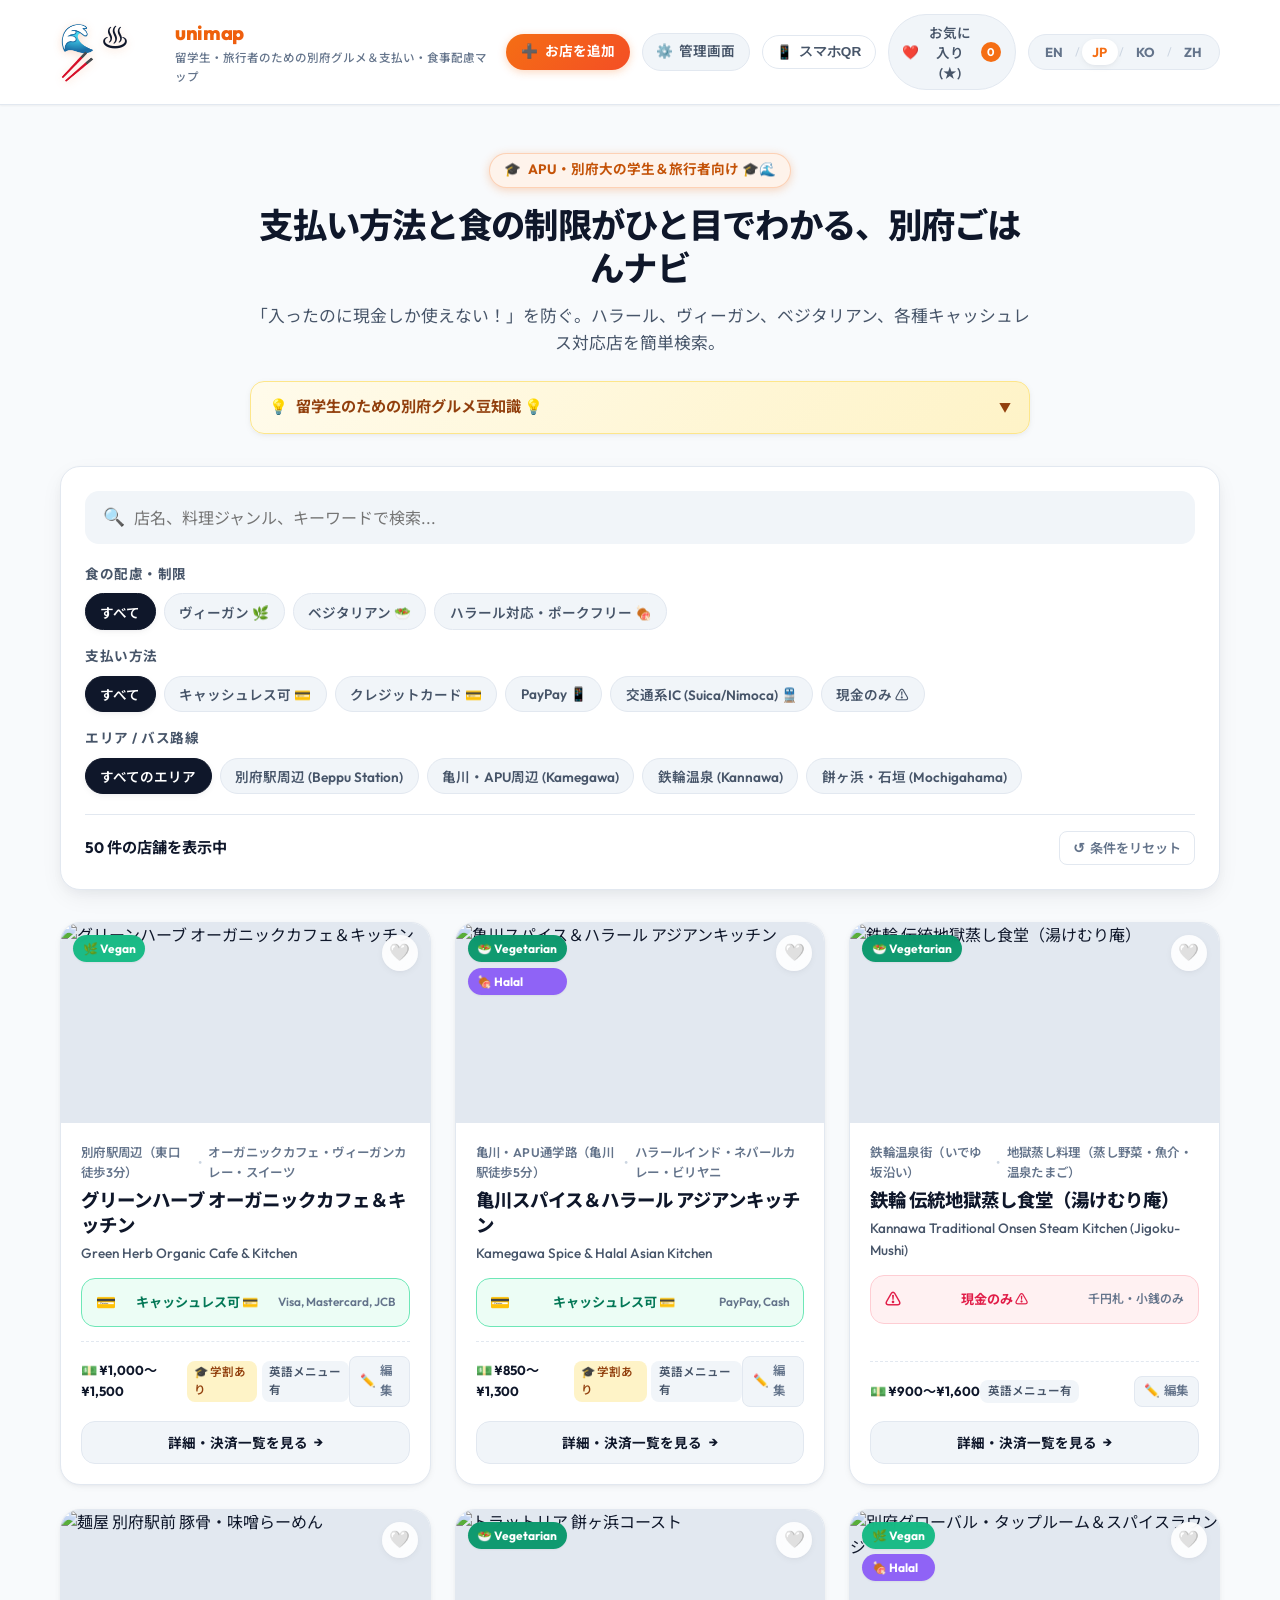
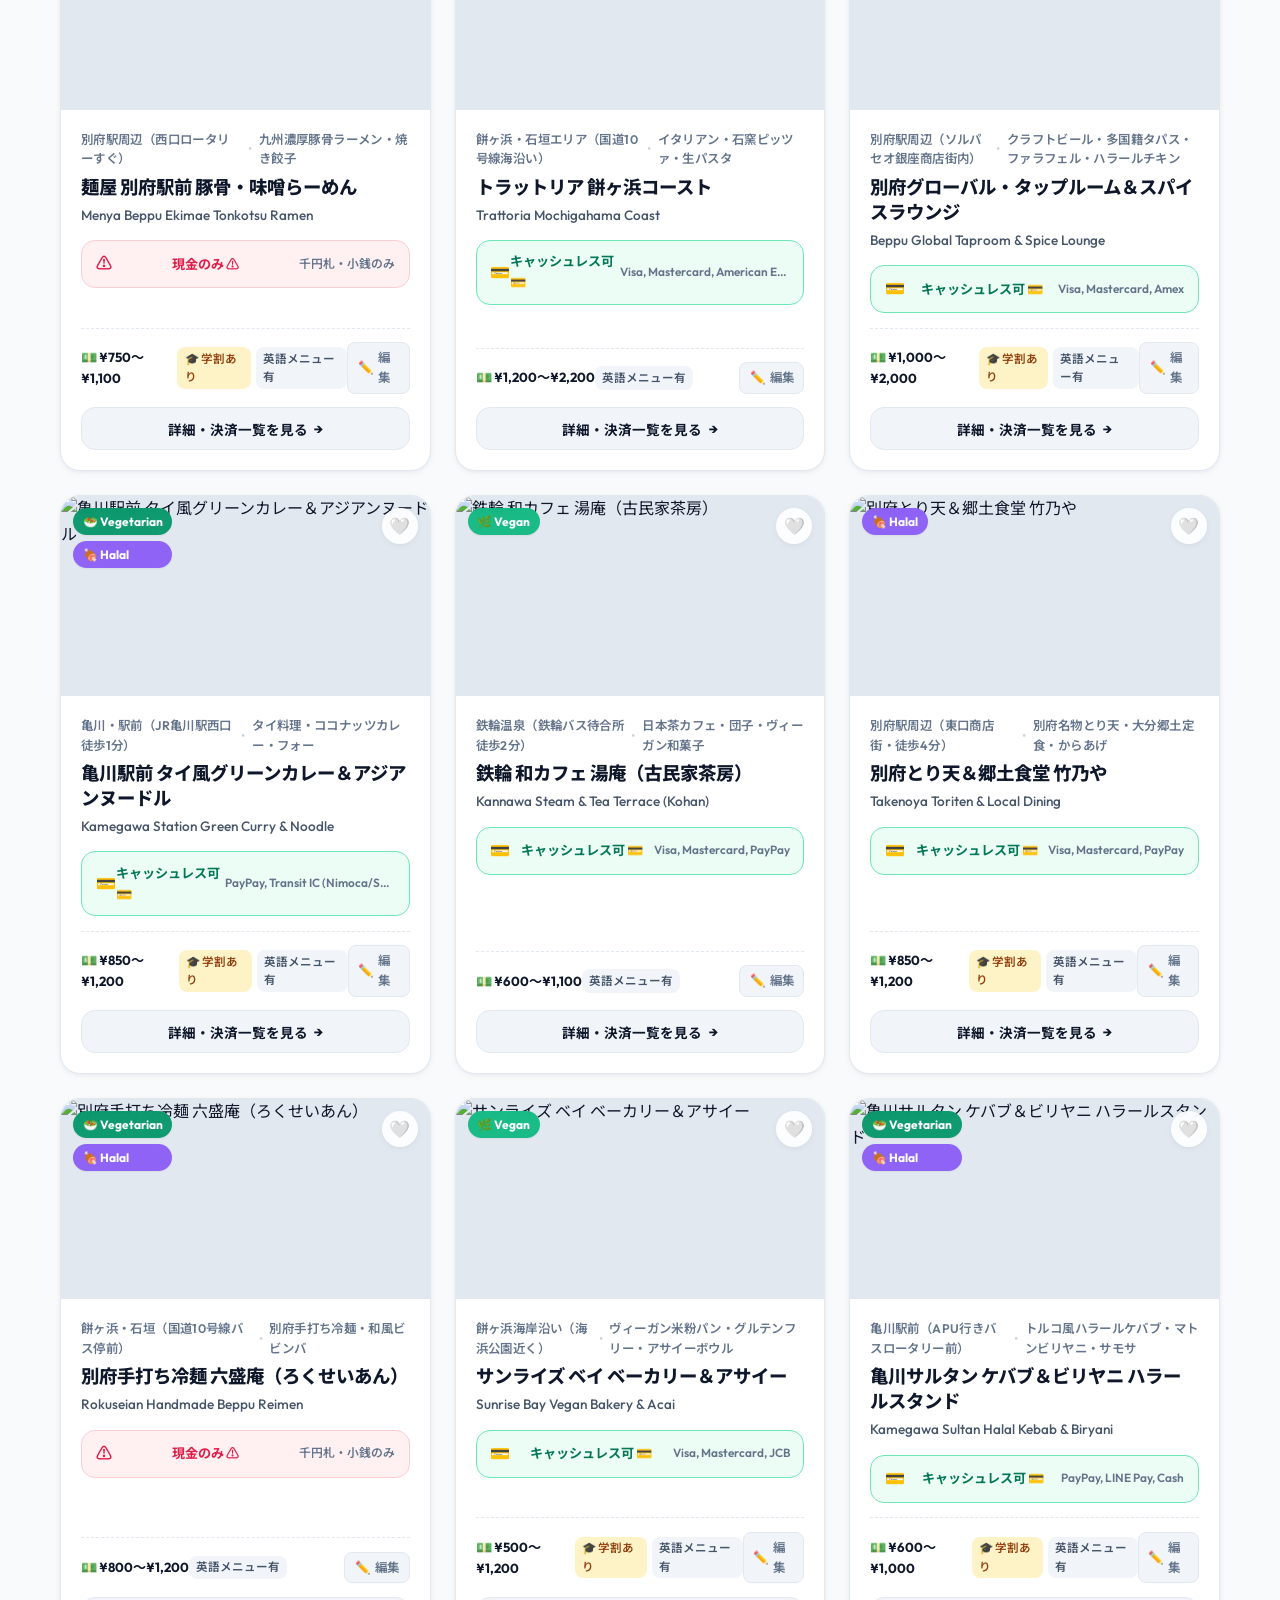
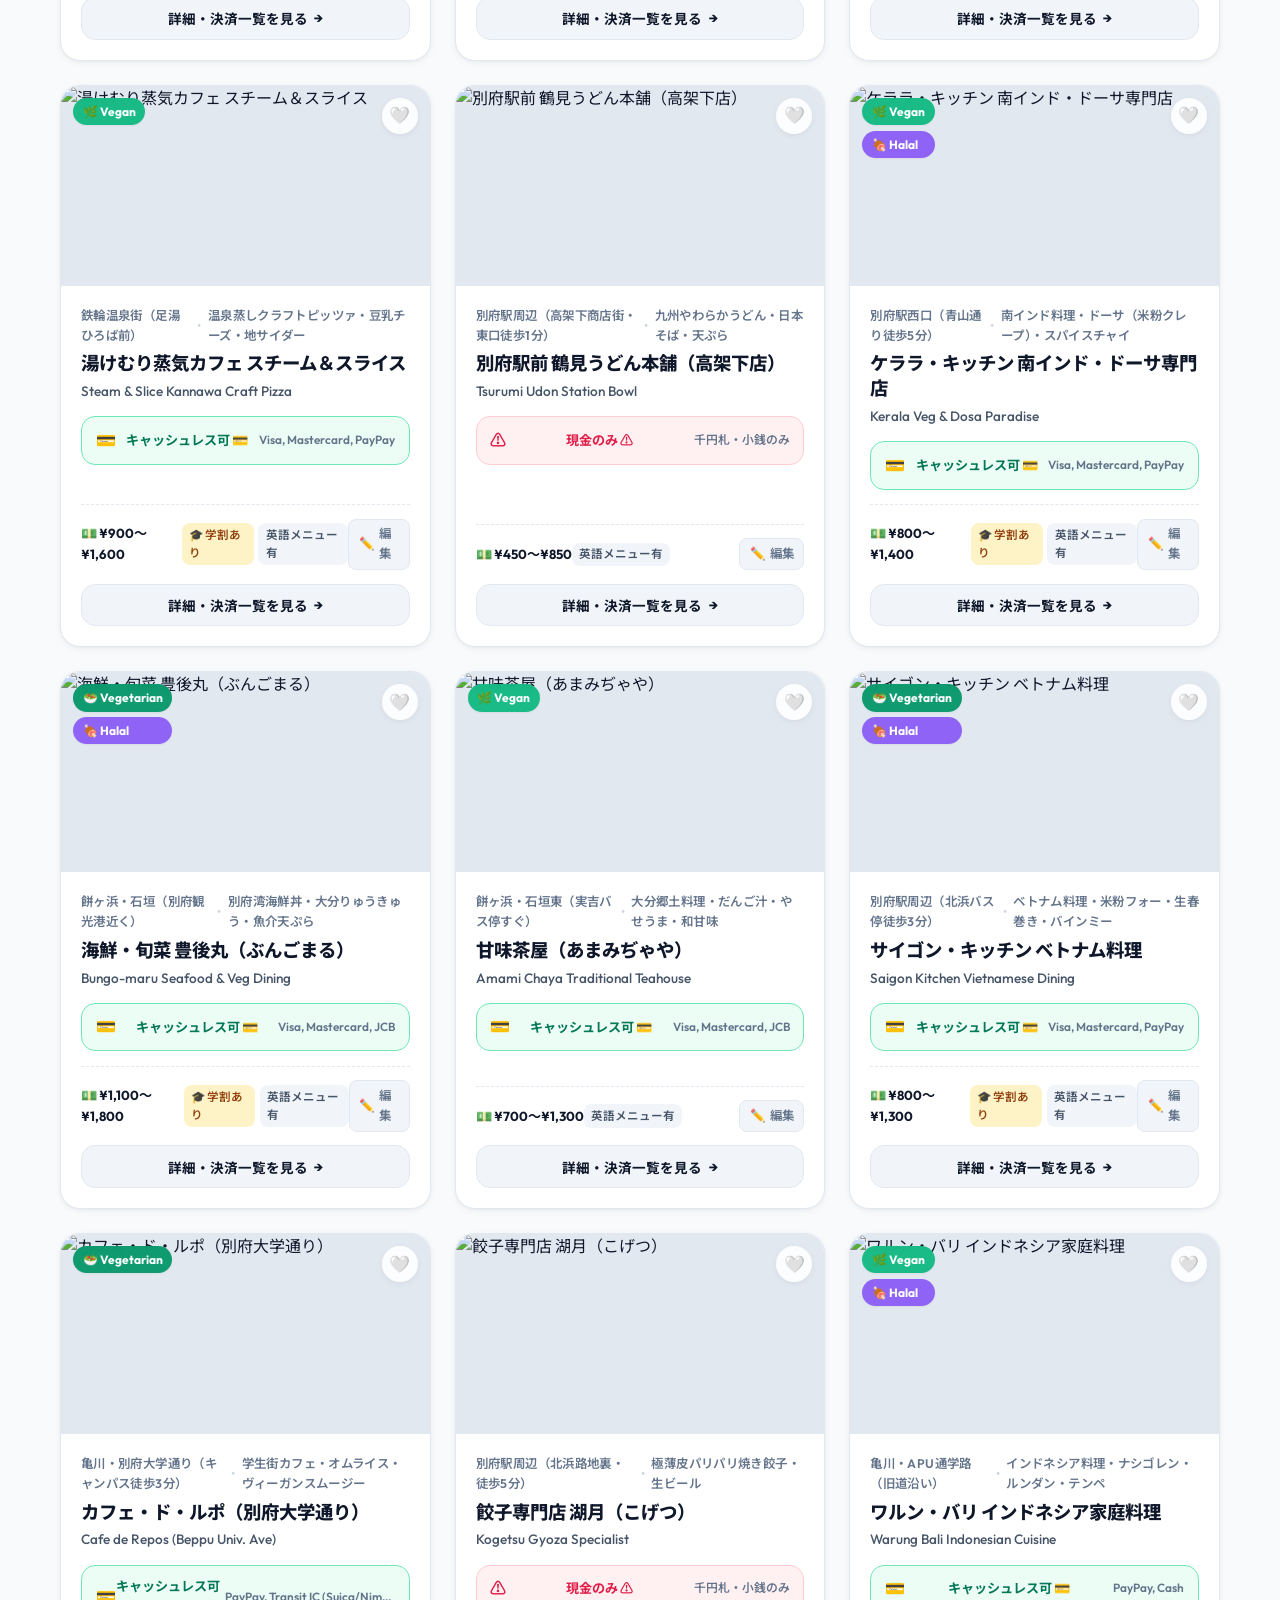
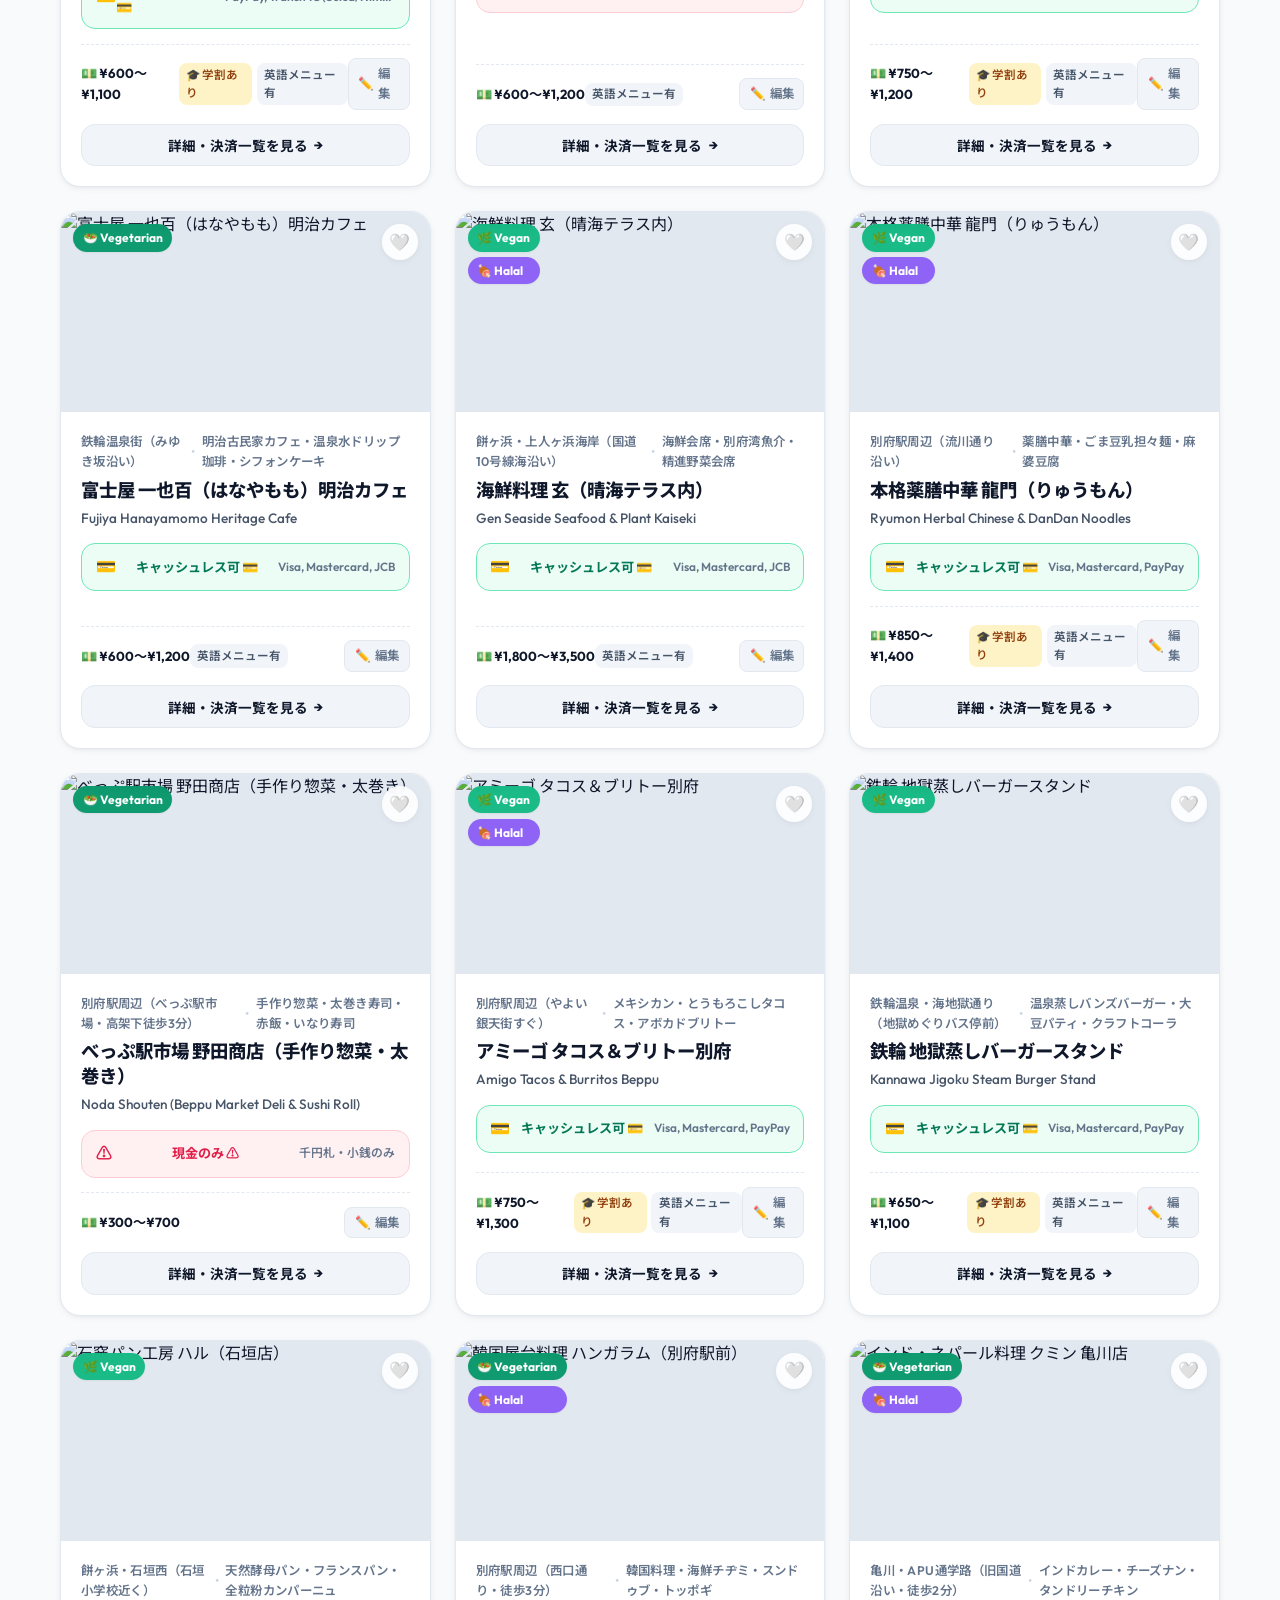
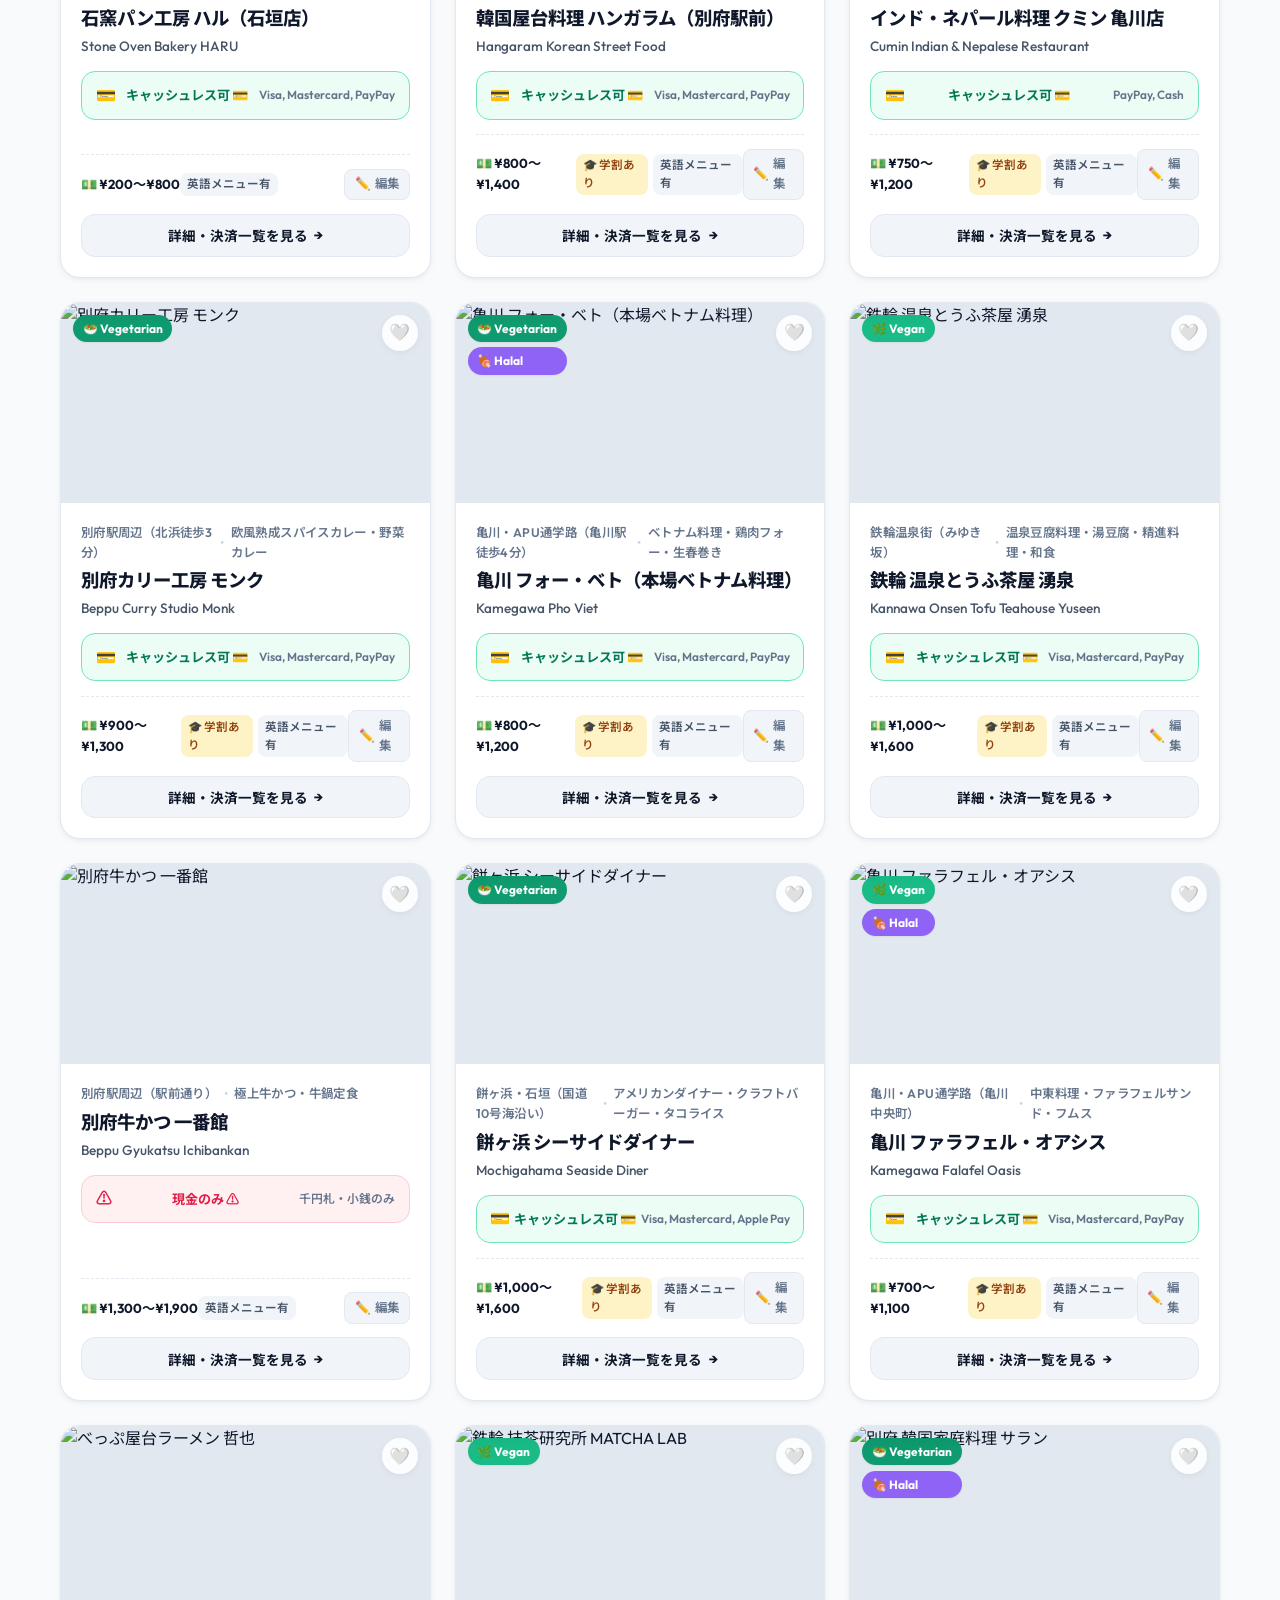
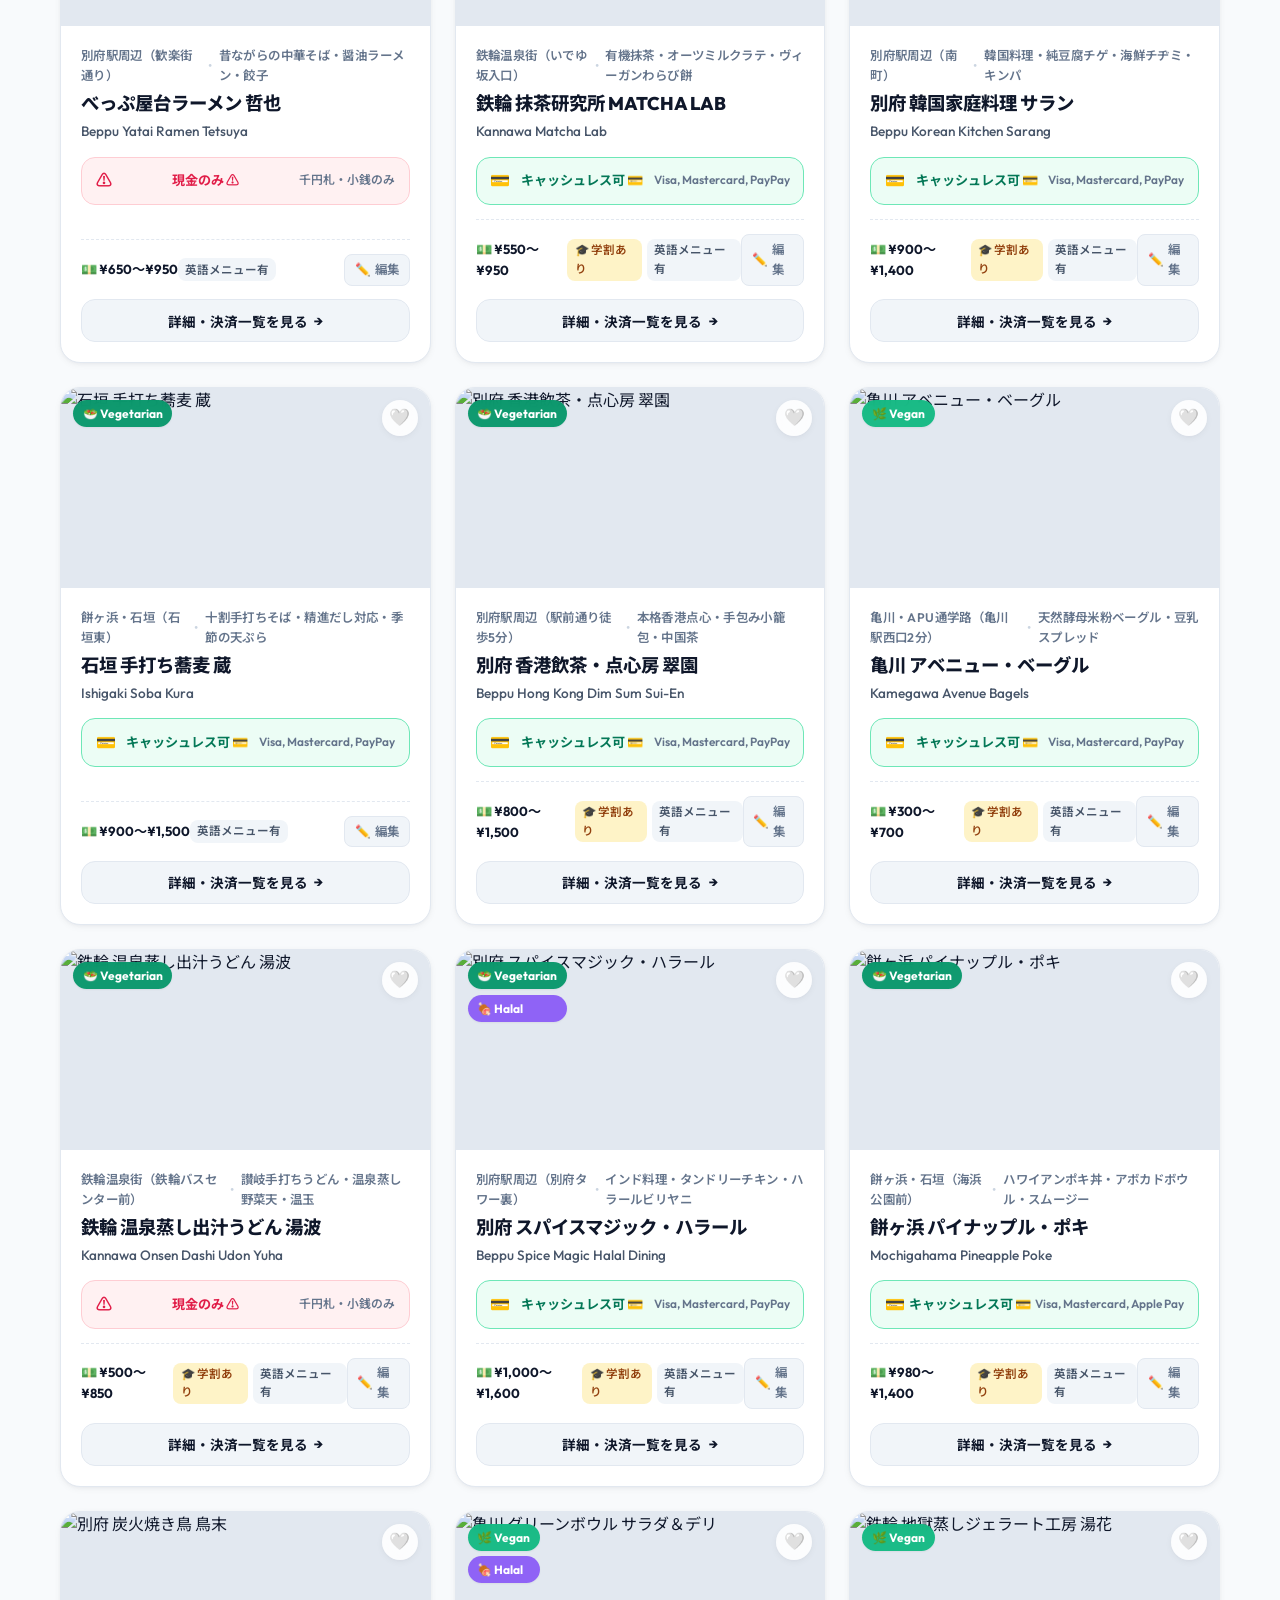
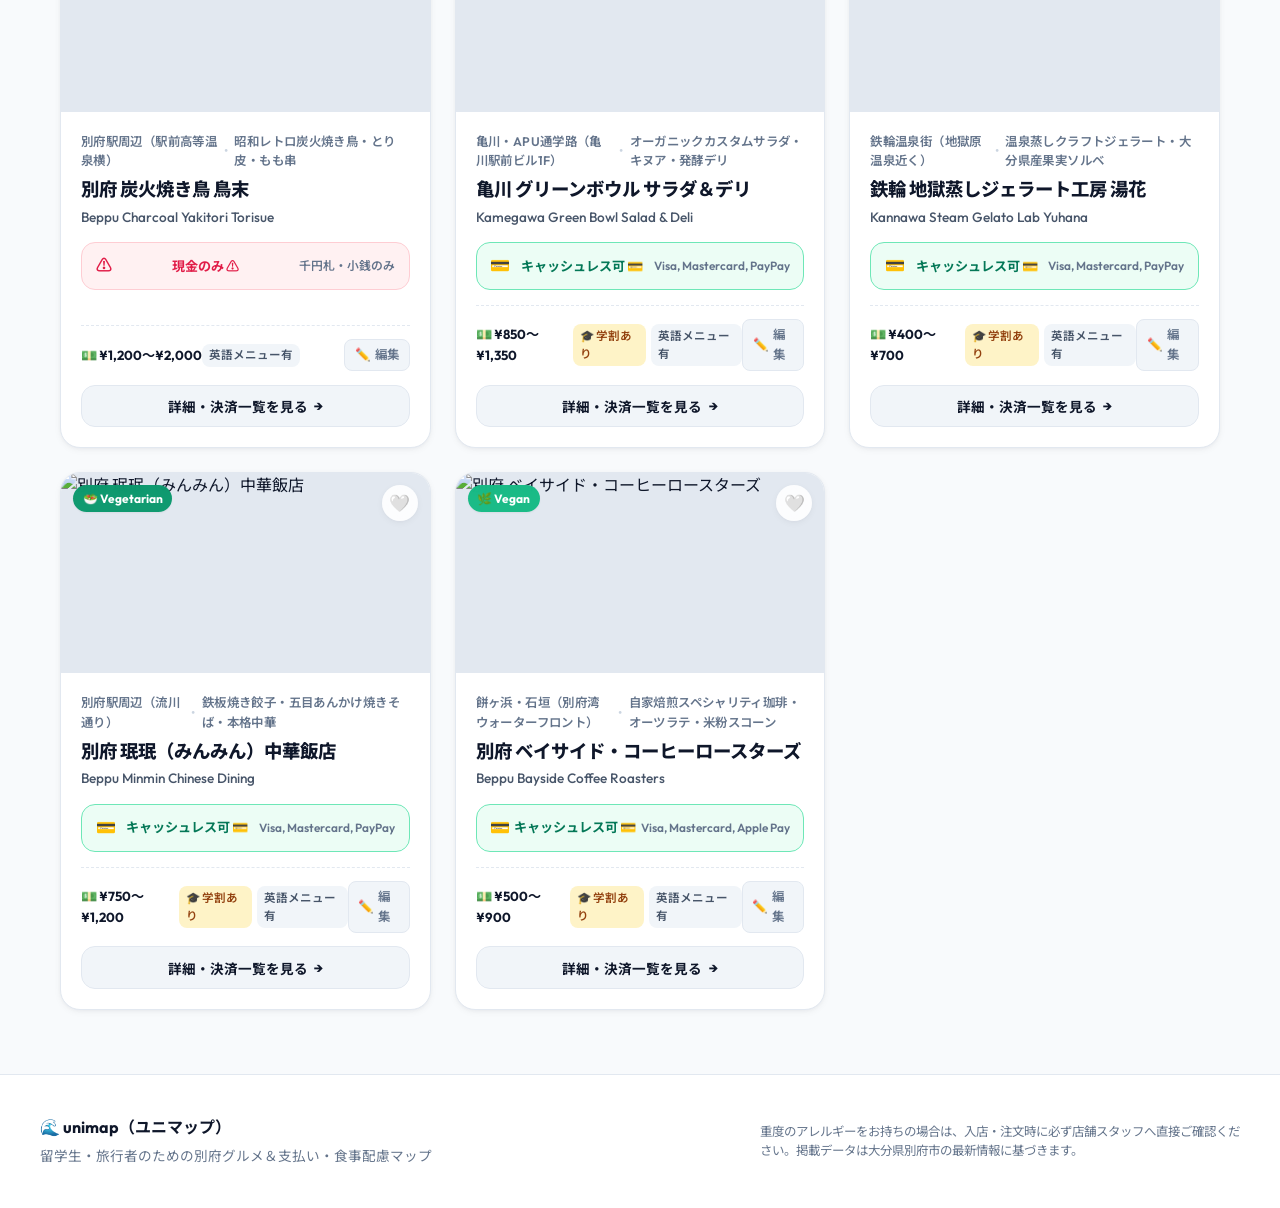
==== index.html @ c772ba08 "最初の更新" ====
<!DOCTYPE html>
<html lang="ja">
<head>
  <meta charset="UTF-8">
  <meta name="viewport" content="width=device-width, initial-scale=1.0">
  <title>unimap | 留学生・旅行者のための別府グルメ＆支払い・食事配慮マップ</title>
  <meta name="description" content="大分県別府市（APU・別府大など）のグルメマップ unimap。ハラール、ヴィーガン、ベジタリアン対応店や、現金のみ（Cash Only）かキャッシュレス対応かを事前に確認できます。">
  
  <!-- Google Fonts: Outfit & Noto Sans JP -->
  <link rel="preconnect" href="https://fonts.googleapis.com">
  <link rel="preconnect" href="https://fonts.gstatic.com" crossorigin>
  <link href="https://fonts.googleapis.com/css2?family=Noto+Sans+JP:wght@400;500;600;700&family=Outfit:wght@400;500;600;700;800&display=swap" rel="stylesheet">
  
  <link rel="stylesheet" href="style.css">
</head>
<body>
  <!-- Top Navigation Bar -->
  <header class="navbar" id="appNavbar">
    <div class="nav-container">
      <div class="nav-brand">
        <div class="brand-logo" aria-hidden="true">🌊 ♨️ 🥢</div>
        <div class="brand-text">
          <span class="brand-name" id="navBrandName">unimap</span>
          <span class="brand-tagline" id="navBrandTagline">留学生・旅行者のための別府グルメ＆支払い・食事配慮マップ</span>
        </div>
      </div>
      
      <div class="nav-actions">
        <!-- Add Store / Admin Shortcut -->
        <a href="admin.html" class="nav-admin-btn" id="navAddStoreBtn" title="自分でお店を追加・管理">
          <span class="btn-icon">➕</span>
          <span id="navAddStoreLabel">お店を追加</span>
        </a>
        <a href="admin.html" class="nav-admin-link" id="navAdminBtn" title="店舗管理画面を開く">
          <span class="btn-icon">⚙️</span>
          <span id="navAdminLabel">管理画面</span>
        </a>

        <!-- Mobile QR Code Button -->
        <button type="button" class="nav-qr-btn" id="navQrBtn" title="スマホで開く（QRコード）" aria-label="スマホで開く（QRコード）">
          <span class="btn-icon">📱</span>
          <span id="navQrLabel">スマホQR</span>
        </button>

        <!-- View Mode: All vs Saved -->
        <button type="button" class="nav-saved-btn" id="savedToggleBtn" title="お気に入り店舗を表示" aria-label="お気に入り店舗を表示">
          <span class="heart-icon">❤️</span>
          <span class="saved-label" id="savedCountLabel">お気に入り (★)</span>
          <span class="saved-badge" id="savedCounter">0</span>
        </button>
        
        <!-- Language Switcher Button -->
        <div class="lang-switch-wrapper">
          <button type="button" class="lang-btn" id="langEnBtn" data-lang="en" aria-label="Switch to English">EN</button>
          <span class="lang-divider">/</span>
          <button type="button" class="lang-btn active" id="langJaBtn" data-lang="ja" aria-label="日本語に切り替え">JP</button>
          <span class="lang-divider">/</span>
          <button type="button" class="lang-btn" id="langKoBtn" data-lang="ko" aria-label="한국어로 전환">KO</button>
          <span class="lang-divider">/</span>
          <button type="button" class="lang-btn" id="langZhBtn" data-lang="zh" aria-label="切换到中文">ZH</button>
        </div>
      </div>
    </div>
  </header>

  <main class="main-content">
    <!-- Hero Banner -->
    <section class="hero-section" id="heroSection">
      <div class="hero-content">
        <div class="hero-badge" id="heroBadge">
          <span class="badge-icon">🎓</span>
          <span class="badge-text" id="heroBadgeText">APU・別府大の学生向け 🎓</span>
        </div>
        <h1 class="hero-title" id="heroTitle">支払い方法と食の制限がひと目でわかる、別府ごはんナビ</h1>
        <p class="hero-desc" id="heroDesc">
          「入ったのに現金しか使えない！」を防ぐ。ハラール、ヴィーガン、ベジタリアン、各種キャッシュレス対応店を簡単検索。
        </p>

        <!-- Quick Emergency Notice / Tips Pill -->
        <div class="quick-tips-banner" id="quickTipsBanner">
          <div class="tips-header" id="tipsHeaderToggle" role="button" tabindex="0" aria-expanded="false">
            <div class="tips-title-wrap">
              <span class="tips-icon">💡</span>
              <strong id="tipsTitle">留学生のための別府グルメ豆知識 💡</strong>
            </div>
            <span class="tips-toggle-icon" id="tipsToggleIcon">▼</span>
          </div>
          <div class="tips-body" id="tipsBody">
            <ul class="tips-list">
              <li id="tipText1"><strong>食券機（券売機）に注意：</strong> 定食屋やラーメン店の券売機は<strong>千円札と小銭の現金のみ対応</strong>の店が多いです。一万円札が使えない場合もあるので現金を持参しましょう。</li>
              <li id="tipText2"><strong>nimoca / SUGOCA：</strong> 亀の井バス通学で使う交通系ICカードは、コンビニや一部の飲食店でも電子マネーとして利用可能です。</li>
              <li id="tipText3"><strong>和食の「出汁（だし）」：</strong> 日本の汁物や煮物には魚（鰹節）のエキスが含まれることが多く、「野菜うどん」でも厳密なベジタリアン・ヴィーガンにはならない場合があります。</li>
            </ul>
          </div>
        </div>
      </div>
    </section>

    <!-- Search & Filter Controls -->
    <section class="filter-section" id="filterSection">
      <div class="filter-card">
        <!-- Keyword Search Bar -->
        <div class="search-input-wrapper">
          <span class="search-icon" aria-hidden="true">🔍</span>
          <input 
            type="search" 
            id="searchInput" 
            class="search-input" 
            placeholder="店名、料理ジャンル、キーワードで検索..." 
            aria-label="店舗を検索"
            autocomplete="off"
          />
          <button type="button" id="clearSearchBtn" class="clear-search-btn" aria-label="検索文字をクリア" style="display: none;">✕</button>
        </div>

        <!-- Filter Groups -->
        <div class="filters-container">
          
          <!-- 1. Dietary Group -->
          <div class="filter-group" id="dietaryGroup">
            <span class="filter-label" id="labelDietary">食の配慮・制限:</span>
            <div class="chip-group" role="radiogroup" aria-labelledby="labelDietary">
              <button type="button" class="filter-chip active" data-filter="dietary" data-value="all" id="chipDietaryAll">すべて</button>
              <button type="button" class="filter-chip chip-vegan" data-filter="dietary" data-value="vegan" id="chipDietaryVegan">ヴィーガン 🌿</button>
              <button type="button" class="filter-chip chip-veg" data-filter="dietary" data-value="vegetarian" id="chipDietaryVeg">ベジタリアン 🥗</button>
              <button type="button" class="filter-chip chip-halal" data-filter="dietary" data-value="halal-friendly" id="chipDietaryHalal">ハラール対応・ポークフリー 🍖</button>
            </div>
          </div>

          <!-- 2. Payment Group -->
          <div class="filter-group" id="paymentGroup">
            <span class="filter-label" id="labelPayment">支払い方法:</span>
            <div class="chip-group" role="radiogroup" aria-labelledby="labelPayment">
              <button type="button" class="filter-chip active" data-filter="payment" data-value="all" id="chipPaymentAll">すべて</button>
              <button type="button" class="filter-chip chip-cashless" data-filter="payment" data-value="cashless" id="chipPaymentCashless">キャッシュレス可 💳</button>
              <button type="button" class="filter-chip" data-filter="payment" data-value="credit" id="chipPaymentCredit">クレジットカード 💳</button>
              <button type="button" class="filter-chip" data-filter="payment" data-value="paypay" id="chipPaymentPaypay">PayPay 📱</button>
              <button type="button" class="filter-chip" data-filter="payment" data-value="ic" id="chipPaymentIc">交通系IC (Suica/Nimoca) 🚆</button>
              <button type="button" class="filter-chip chip-cashonly" data-filter="payment" data-value="cashonly" id="chipPaymentCashonly">現金のみ ⚠️</button>
            </div>
          </div>

          <!-- 3. Area Group -->
          <div class="filter-group" id="areaGroup">
            <span class="filter-label" id="labelArea">エリア / バス路線:</span>
            <div class="chip-group" role="radiogroup" aria-labelledby="labelArea">
              <button type="button" class="filter-chip active" data-filter="area" data-value="all" id="chipAreaAll">すべてのエリア</button>
              <button type="button" class="filter-chip" data-filter="area" data-value="beppu-station" id="chipAreaStation">別府駅周辺 (Beppu Station)</button>
              <button type="button" class="filter-chip" data-filter="area" data-value="kamegawa" id="chipAreaKamegawa">亀川・APU周辺 (Kamegawa)</button>
              <button type="button" class="filter-chip" data-filter="area" data-value="kannawa" id="chipAreaKannawa">鉄輪温泉 (Kannawa)</button>
              <button type="button" class="filter-chip" data-filter="area" data-value="mochigahama" id="chipAreaMochigahama">餅ヶ浜・石垣 (Mochigahama)</button>
            </div>
          </div>

        </div>

        <!-- Filter Stats & Clear Bar -->
        <div class="filter-footer">
          <div class="results-count-wrap">
            <span class="results-badge" id="resultsCount">8 件の店舗を表示中</span>
            <span class="active-filter-indicators" id="activeFilterIndicators"></span>
          </div>
          <button type="button" class="reset-filter-btn" id="resetFiltersBtn">
            <span class="reset-icon">↺</span>
            <span id="resetFiltersLabel">条件をリセット</span>
          </button>
        </div>
      </div>
    </section>

    <!-- Restaurant Cards Grid Section -->
    <section class="places-section" id="placesSection">
      <!-- Grid View -->
      <div class="restaurant-grid" id="restaurantGrid">
        <!-- Rendered dynamically by app.js -->
      </div>

      <!-- No Results State -->
      <div class="no-results-state" id="noResultsState" style="display: none;">
        <div class="no-results-icon">🍜🔍</div>
        <h3 class="no-results-title" id="noResultsTitle">条件に一致する飲食店が見つかりませんでした</h3>
        <p class="no-results-desc" id="noResultsDesc">条件を少し緩めるか、リセットボタンを押して別の店舗を探してみてください。</p>
        <button type="button" class="btn btn-primary" id="noResultsResetBtn">条件をリセット</button>
      </div>
    </section>
  </main>

  <!-- Detailed Restaurant Modal -->
  <div class="modal-overlay" id="restaurantModal" aria-hidden="true" role="dialog" aria-modal="true" aria-labelledby="modalRestaurantName">
    <div class="modal-card">
      <!-- Modal Header Close Button -->
      <button type="button" class="modal-close-btn" id="modalCloseBtn" aria-label="閉じる">✕</button>
      
      <!-- Modal Media & Key Info -->
      <div class="modal-hero-image-wrap">
        <img src="" alt="" id="modalImage" class="modal-hero-image" />
        <div class="modal-badge-overlay" id="modalBadgeOverlay"></div>
      </div>

      <div class="modal-scroll-body">
        <div class="modal-primary-info">
          <div class="modal-genre-tag" id="modalGenreTag"></div>
          <h2 class="modal-title" id="modalRestaurantName">店舗名</h2>
          <div class="modal-subname" id="modalRestaurantSubname">Restaurant Name (English)</div>
          
          <div class="modal-quick-meta">
            <span class="meta-item"><strong id="modalMetaAreaLabel">エリア:</strong> <span id="modalArea"></span></span>
            <span class="meta-divider">•</span>
            <span class="meta-item"><strong id="modalMetaBudgetLabel">予算目安:</strong> <span id="modalBudget"></span></span>
          </div>
        </div>

        <!-- Payment Highlight Box (Key Feature for Students) -->
        <div class="payment-highlight-box" id="paymentHighlightBox">
          <div class="box-header">
            <h3 class="box-title" id="modalPaymentTitle">対応決済ブランド一覧</h3>
            <span class="payment-status-pill" id="modalPaymentStatusPill"></span>
          </div>
          <div class="payment-brands-list" id="modalPaymentBrands">
            <!-- Badges for Visa, PayPay, Nimoca, etc. -->
          </div>
          <p class="payment-special-note" id="modalPaymentNote"></p>
        </div>

        <!-- Dietary & Allergy Highlight Box -->
        <div class="dietary-highlight-box" id="dietaryHighlightBox">
          <h3 class="box-title" id="modalDietaryTitle">食事の配慮・アレルゲン対応</h3>
          <div class="dietary-badges-row" id="modalDietaryBadges"></div>
          <p class="dietary-notes-text" id="modalDietaryNotes"></p>
        </div>

        <!-- Recommended Dish -->
        <div class="modal-section-card recommendation-card">
          <h4 class="section-title" id="modalRecommendationLabel">おすすめメニュー</h4>
          <p class="dish-highlight" id="modalRecommendationText"></p>
        </div>

        <!-- Student Features Row -->
        <div class="student-features-row" id="modalStudentFeatures">
          <!-- Badges for Student Discount, English Menu, Free Wi-Fi -->
        </div>

        <!-- Description -->
        <div class="modal-section-card">
          <p class="restaurant-full-desc" id="modalDescription"></p>
        </div>

        <!-- Practical Details: Hours, Holiday, Address -->
        <div class="modal-section-card practical-info-card">
          <div class="info-row">
            <span class="info-icon">⏰</span>
            <div class="info-content">
              <strong id="modalHoursLabel">営業時間・定休日:</strong>
              <div id="modalHours"></div>
              <div class="holiday-text" id="modalHoliday"></div>
            </div>
          </div>

          <div class="info-row">
            <span class="info-icon">📍</span>
            <div class="info-content">
              <strong id="modalAddressLabel">所在地・アクセス:</strong>
              <div id="modalAddress"></div>
            </div>
          </div>
        </div>

        <!-- Modal Action Footer -->
        <div class="modal-actions-footer">
          <a href="#" target="_blank" rel="noopener noreferrer" class="btn btn-primary modal-maps-btn" id="modalMapsLink">
            <span id="modalMapsBtnLabel">Googleマップで開く 🗺️</span>
          </a>
          <button type="button" class="btn btn-secondary" id="modalShareBtn">
            <span id="modalShareBtnLabel">この店をシェア 🔗</span>
          </button>
          <a href="#" class="btn btn-secondary modal-edit-btn" id="modalEditBtn" style="display: none;" title="管理画面でこの店舗を編集">
            <span>✏️</span> <span id="modalEditBtnLabel">管理画面で編集</span>
          </a>
        </div>
      </div>
    </div>
  </div>

  <!-- QR Code Modal (Scan from Smartphone) -->
  <div class="qr-modal-backdrop" id="qrModal" role="dialog" aria-modal="true" aria-labelledby="qrModalTitle">
    <div class="qr-modal-card">
      <button type="button" class="qr-modal-close" id="qrModalCloseBtn" aria-label="閉じる">✕</button>
      <h3 id="qrModalTitle" style="font-size: 1.3rem; margin-bottom: 0.3rem;">📱 スマホで unimap を開く</h3>
      <p style="color: var(--text-muted); font-size: 0.85rem;" id="qrModalSub">スマートフォンのカメラでQRコードを読み取ると、移動中も手軽にお店を検索できます。</p>
      
      <div class="qr-image-wrap">
        <img id="qrModalImage" src="qrcode_main.png" alt="unimap QR Code" width="220" height="220">
      </div>

      <div class="qr-url-box">
        <span class="qr-url-text" id="qrModalUrlText">https://gilbert-mobility-learning-motors.trycloudflare.com</span>
        <button type="button" class="btn-copy-qr-url" id="btnCopyQrUrl">URLコピー</button>
      </div>

      <div style="display: flex; gap: 0.5rem; justify-content: center; margin-top: 0.8rem;">
        <button type="button" class="btn btn-primary" id="btnSwitchQrMain" style="font-size: 0.8rem; padding: 0.4rem 0.8rem;">メイン画面</button>
        <button type="button" class="btn btn-secondary" id="btnSwitchQrAdmin" style="font-size: 0.8rem; padding: 0.4rem 0.8rem;">管理画面</button>
      </div>
    </div>
  </div>

  <!-- Toast Notification (for link copy & favorites) -->
  <div class="toast-notification" id="toastNotification" role="alert" aria-live="polite">
    <span id="toastMessage"></span>
  </div>

  <!-- Footer -->
  <footer class="app-footer">
    <div class="footer-container">
      <div class="footer-brand">
        <strong>🌊 unimap（ユニマップ）</strong>
        <p class="footer-desc" id="footerDesc">立命館アジア太平洋大学（APU）や別府大学の留学生、観光客のためのグルメ＆決済・食事配慮マップ。</p>
      </div>
      <div class="footer-links">
        <p class="footer-note">重度のアレルギーをお持ちの場合は、入店・注文時に必ず店舗スタッフへ直接ご確認ください。掲載データは大分県別府市の最新情報に基づきます。</p>
      </div>
    </div>
  </footer>

  <!-- Scripts (Compatible with both local double-click file:// and web servers) -->
  <script src="data.js?v=2.1"></script>
  <script src="store.js?v=2.1"></script>
  <script src="app.js?v=2.1"></script>
</body>
</html>
---- style.css ----
/* ==========================================================================
   unimap - Premium Modern Stylesheet
   Designed with rich aesthetics, smooth micro-interactions & mobile-first UX
   ========================================================================== */

:root {
  /* Core Color Palette */
  --primary-hue: 24; /* Warm Beppu Onsen Terracotta / Amber */
  --primary: hsl(var(--primary-hue), 92%, 52%);
  --primary-hover: hsl(var(--primary-hue), 94%, 46%);
  --primary-light: hsl(var(--primary-hue), 95%, 96%);
  --primary-glow: hsla(var(--primary-hue), 92%, 52%, 0.28);
  
  /* Dietary Accents */
  --vegan-green: #10b981;
  --vegan-light: #ecfdf5;
  --vegan-border: #a7f3d0;
  
  --veg-emerald: #059669;
  --veg-light: #f0fdf4;
  
  --halal-purple: #8b5cf6;
  --halal-light: #f5f3ff;
  --halal-border: #ddd6fe;

  /* Payment Accents */
  --cashonly-bg: #fff1f2;
  --cashonly-color: #e11d48;
  --cashonly-border: #fecdd3;
  --cashonly-glow: rgba(225, 29, 72, 0.15);

  --cashless-bg: #ecfdf5;
  --cashless-color: #047857;
  --cashless-border: #6ee7b7;

  /* Neutrals & Surfaces */
  --bg-main: #f8fafc;
  --bg-surface: #ffffff;
  --bg-subtle: #f1f5f9;
  --text-primary: #0f172a;
  --text-secondary: #475569;
  --text-muted: #64748b;
  --border-light: #e2e8f0;
  --border-focus: #cbd5e1;
  
  /* Shadows & Glassmorphism */
  --shadow-xs: 0 1px 2px 0 rgba(0, 0, 0, 0.05);
  --shadow-sm: 0 2px 8px -2px rgba(15, 23, 42, 0.08), 0 1px 4px -1px rgba(15, 23, 42, 0.04);
  --shadow-md: 0 8px 24px -4px rgba(15, 23, 42, 0.08), 0 4px 12px -2px rgba(15, 23, 42, 0.04);
  --shadow-lg: 0 16px 36px -6px rgba(15, 23, 42, 0.12), 0 8px 16px -4px rgba(15, 23, 42, 0.06);
  --shadow-xl: 0 25px 50px -12px rgba(15, 23, 42, 0.25);
  
  /* Typography & Radii */
  --font-family: 'Outfit', 'Noto Sans JP', -apple-system, BlinkMacSystemFont, 'Segoe UI', Roboto, sans-serif;
  --radius-sm: 8px;
  --radius-md: 14px;
  --radius-lg: 20px;
  --radius-full: 9999px;
  
  /* Transitions */
  --transition-fast: 0.15s cubic-bezier(0.4, 0, 0.2, 1);
  --transition-normal: 0.25s cubic-bezier(0.4, 0, 0.2, 1);
  --transition-bounce: 0.4s cubic-bezier(0.34, 1.56, 0.64, 1);
}

/* Base Styles & Reset */
*, *::before, *::after {
  box-sizing: border-box;
  margin: 0;
  padding: 0;
}

body {
  font-family: var(--font-family);
  background-color: var(--bg-main);
  color: var(--text-primary);
  line-height: 1.6;
  -webkit-font-smoothing: antialiased;
  -moz-osx-font-smoothing: grayscale;
  min-height: 100vh;
  display: flex;
  flex-direction: column;
}

/* ==========================================================================
   Navigation Bar
   ========================================================================== */
.navbar {
  position: sticky;
  top: 0;
  z-index: 50;
  background: rgba(255, 255, 255, 0.92);
  backdrop-filter: blur(16px);
  -webkit-backdrop-filter: blur(16px);
  border-bottom: 1px solid var(--border-light);
  box-shadow: var(--shadow-xs);
  transition: all var(--transition-normal);
}

.nav-container {
  max-width: 1200px;
  margin: 0 auto;
  padding: 0.85rem 1.25rem;
  display: flex;
  align-items: center;
  justify-content: space-between;
  gap: 1rem;
}

.nav-brand {
  display: flex;
  align-items: center;
  gap: 0.75rem;
  text-decoration: none;
  cursor: pointer;
}

.brand-logo {
  font-size: 1.75rem;
  line-height: 1;
  filter: drop-shadow(0 2px 4px rgba(234, 88, 12, 0.2));
  animation: gentlePulse 3s ease-in-out infinite;
}

@keyframes gentlePulse {
  0%, 100% { transform: scale(1); }
  50% { transform: scale(1.05); }
}

.brand-text {
  display: flex;
  flex-direction: column;
}

.brand-name {
  font-size: 1.25rem;
  font-weight: 800;
  letter-spacing: -0.02em;
  background: linear-gradient(135deg, hsl(24, 94%, 48%), hsl(12, 90%, 55%));
  -webkit-background-clip: text;
  -webkit-text-fill-color: transparent;
}

.brand-tagline {
  font-size: 0.72rem;
  font-weight: 500;
  color: var(--text-muted);
}

.nav-actions {
  display: flex;
  align-items: center;
  gap: 0.75rem;
}

/* Saved Favorites Button */
.nav-saved-btn {
  display: inline-flex;
  align-items: center;
  gap: 0.4rem;
  background: var(--bg-subtle);
  border: 1px solid var(--border-light);
  padding: 0.45rem 0.85rem;
  border-radius: var(--radius-full);
  font-family: var(--font-family);
  font-size: 0.85rem;
  font-weight: 600;
  color: var(--text-secondary);
  cursor: pointer;
  transition: all var(--transition-fast);
}

.nav-saved-btn:hover {
  background: #ffe4e6;
  border-color: #fda4af;
  color: #e11d48;
}

.nav-saved-btn.active {
  background: #e11d48;
  border-color: #e11d48;
  color: #ffffff;
}

.nav-saved-btn.active .saved-badge {
  background: #ffffff;
  color: #e11d48;
}

.saved-badge {
  display: inline-flex;
  align-items: center;
  justify-content: center;
  min-width: 1.25rem;
  height: 1.25rem;
  padding: 0 0.35rem;
  background: var(--primary);
  color: #ffffff;
  font-size: 0.7rem;
  font-weight: 700;
  border-radius: var(--radius-full);
  transition: all var(--transition-fast);
}

/* Language Switcher */
.lang-switch-wrapper {
  display: inline-flex;
  align-items: center;
  background: var(--bg-subtle);
  border: 1px solid var(--border-light);
  padding: 0.25rem 0.4rem;
  border-radius: var(--radius-full);
}

.lang-btn {
  background: transparent;
  border: none;
  padding: 0.3rem 0.65rem;
  font-family: var(--font-family);
  font-size: 0.82rem;
  font-weight: 700;
  color: var(--text-muted);
  cursor: pointer;
  border-radius: var(--radius-full);
  transition: all var(--transition-fast);
}

.lang-btn.active {
  background: var(--bg-surface);
  color: var(--primary);
  box-shadow: var(--shadow-sm);
}

.lang-divider {
  color: var(--border-focus);
  font-size: 0.75rem;
  margin: 0 0.1rem;
}

/* ==========================================================================
   Hero Section & Banner
   ========================================================================== */
.main-content {
  flex: 1;
  max-width: 1200px;
  width: 100%;
  margin: 0 auto;
  padding: 1.5rem 1.25rem 4rem;
}

.hero-section {
  text-align: center;
  padding: 1.5rem 0 2rem;
}

.hero-content {
  max-width: 780px;
  margin: 0 auto;
}

.hero-badge {
  display: inline-flex;
  align-items: center;
  gap: 0.4rem;
  background: var(--primary-light);
  border: 1px solid hsla(var(--primary-hue), 92%, 52%, 0.25);
  color: hsl(var(--primary-hue), 92%, 40%);
  padding: 0.35rem 0.9rem;
  border-radius: var(--radius-full);
  font-size: 0.85rem;
  font-weight: 700;
  margin-bottom: 1rem;
  box-shadow: 0 2px 10px var(--primary-glow);
}

.hero-title {
  font-size: 2.15rem;
  font-weight: 800;
  line-height: 1.25;
  letter-spacing: -0.025em;
  color: var(--text-primary);
  margin-bottom: 0.85rem;
}

.hero-desc {
  font-size: 1.05rem;
  color: var(--text-secondary);
  line-height: 1.6;
  margin-bottom: 1.5rem;
}

/* Student Tips Accordion Banner */
.quick-tips-banner {
  background: linear-gradient(135deg, #fffbeb 0%, #fef3c7 100%);
  border: 1px solid #fde68a;
  border-radius: var(--radius-md);
  margin-top: 1rem;
  text-align: left;
  overflow: hidden;
  box-shadow: var(--shadow-sm);
  transition: all var(--transition-normal);
}

.tips-header {
  padding: 0.85rem 1.15rem;
  display: flex;
  align-items: center;
  justify-content: space-between;
  cursor: pointer;
  user-select: none;
}

.tips-header:hover {
  background: rgba(254, 240, 138, 0.4);
}

.tips-title-wrap {
  display: flex;
  align-items: center;
  gap: 0.5rem;
  color: #92400e;
  font-size: 0.95rem;
}

.tips-toggle-icon {
  font-size: 0.75rem;
  color: #92400e;
  transition: transform var(--transition-normal);
}

.quick-tips-banner.open .tips-toggle-icon {
  transform: rotate(180deg);
}

.tips-body {
  max-height: 0;
  opacity: 0;
  padding: 0 1.15rem;
  transition: max-height 0.35s ease, opacity 0.3s ease, padding 0.3s ease;
}

.quick-tips-banner.open .tips-body {
  max-height: 350px;
  opacity: 1;
  padding: 0 1.15rem 1rem;
}

.tips-list {
  list-style: none;
  display: flex;
  flex-direction: column;
  gap: 0.6rem;
  font-size: 0.875rem;
  color: #78350f;
  line-height: 1.5;
}

.tips-list li {
  position: relative;
  padding-left: 1.3rem;
}

.tips-list li::before {
  content: "•";
  position: absolute;
  left: 0.3rem;
  color: #d97706;
  font-weight: bold;
}

/* ==========================================================================
   Filter & Search Area
   ========================================================================== */
.filter-section {
  margin-bottom: 2rem;
}

.filter-card {
  background: var(--bg-surface);
  border: 1px solid var(--border-light);
  border-radius: var(--radius-lg);
  padding: 1.5rem;
  box-shadow: var(--shadow-md);
}

/* Search Bar */
.search-input-wrapper {
  position: relative;
  display: flex;
  align-items: center;
  margin-bottom: 1.25rem;
}

.search-icon {
  position: absolute;
  left: 1.1rem;
  font-size: 1.1rem;
  color: var(--text-muted);
  pointer-events: none;
}

.search-input {
  width: 100%;
  padding: 0.95rem 2.85rem 0.95rem 3rem;
  font-family: var(--font-family);
  font-size: 1rem;
  color: var(--text-primary);
  background: var(--bg-subtle);
  border: 1.5px solid transparent;
  border-radius: var(--radius-md);
  outline: none;
  transition: all var(--transition-fast);
}

.search-input:focus {
  background: #ffffff;
  border-color: var(--primary);
  box-shadow: 0 0 0 4px var(--primary-glow);
}

.clear-search-btn {
  position: absolute;
  right: 1rem;
  background: #cbd5e1;
  border: none;
  width: 1.5rem;
  height: 1.5rem;
  border-radius: var(--radius-full);
  font-size: 0.75rem;
  color: #334155;
  cursor: pointer;
  display: inline-flex;
  align-items: center;
  justify-content: center;
  transition: all var(--transition-fast);
}

.clear-search-btn:hover {
  background: #94a3b8;
  color: #ffffff;
}

/* Filter Groups */
.filters-container {
  display: flex;
  flex-direction: column;
  gap: 1rem;
}

.filter-group {
  display: flex;
  flex-direction: column;
  gap: 0.5rem;
}

.filter-label {
  font-size: 0.85rem;
  font-weight: 700;
  color: var(--text-secondary);
  text-transform: uppercase;
  letter-spacing: 0.04em;
}

.chip-group {
  display: flex;
  flex-wrap: wrap;
  gap: 0.5rem;
}

/* Filter Chips */
.filter-chip {
  background: var(--bg-subtle);
  border: 1px solid var(--border-light);
  color: var(--text-secondary);
  font-family: var(--font-family);
  font-size: 0.85rem;
  font-weight: 600;
  padding: 0.45rem 0.9rem;
  border-radius: var(--radius-full);
  cursor: pointer;
  transition: all var(--transition-fast);
  white-space: nowrap;
  user-select: none;
}

.filter-chip:hover {
  background: #e2e8f0;
  border-color: #cbd5e1;
  color: var(--text-primary);
  transform: translateY(-1px);
}

.filter-chip.active {
  background: var(--text-primary);
  border-color: var(--text-primary);
  color: #ffffff;
  box-shadow: var(--shadow-sm);
}

/* Specific Active Colors for Highlighting */
.filter-chip.chip-vegan.active {
  background: var(--vegan-green);
  border-color: var(--vegan-green);
  color: #ffffff;
  box-shadow: 0 2px 10px rgba(16, 185, 129, 0.3);
}

.filter-chip.chip-veg.active {
  background: var(--veg-emerald);
  border-color: var(--veg-emerald);
  color: #ffffff;
  box-shadow: 0 2px 10px rgba(5, 150, 105, 0.3);
}

.filter-chip.chip-halal.active {
  background: var(--halal-purple);
  border-color: var(--halal-purple);
  color: #ffffff;
  box-shadow: 0 2px 10px rgba(139, 92, 246, 0.3);
}

.filter-chip.chip-cashonly.active {
  background: var(--cashonly-color);
  border-color: var(--cashonly-color);
  color: #ffffff;
  box-shadow: 0 2px 10px var(--cashonly-glow);
}

.filter-chip.chip-cashless.active {
  background: var(--cashless-color);
  border-color: var(--cashless-color);
  color: #ffffff;
  box-shadow: 0 2px 10px rgba(4, 120, 87, 0.25);
}

/* Filter Footer (Counter & Reset) */
.filter-footer {
  margin-top: 1.25rem;
  padding-top: 1rem;
  border-top: 1px solid var(--border-light);
  display: flex;
  align-items: center;
  justify-content: space-between;
  flex-wrap: wrap;
  gap: 0.75rem;
}

.results-count-wrap {
  display: flex;
  align-items: center;
  gap: 0.6rem;
  flex-wrap: wrap;
}

.results-badge {
  font-size: 0.95rem;
  font-weight: 700;
  color: var(--text-primary);
}

.active-filter-indicators {
  display: flex;
  gap: 0.35rem;
  flex-wrap: wrap;
}

.active-pill {
  background: var(--primary-light);
  color: hsl(var(--primary-hue), 92%, 40%);
  font-size: 0.72rem;
  font-weight: 700;
  padding: 0.2rem 0.5rem;
  border-radius: var(--radius-full);
  border: 1px solid hsla(var(--primary-hue), 92%, 52%, 0.2);
}

.reset-filter-btn {
  display: inline-flex;
  align-items: center;
  gap: 0.35rem;
  background: transparent;
  border: 1px solid var(--border-light);
  padding: 0.4rem 0.8rem;
  border-radius: var(--radius-sm);
  font-family: var(--font-family);
  font-size: 0.82rem;
  font-weight: 600;
  color: var(--text-muted);
  cursor: pointer;
  transition: all var(--transition-fast);
}

.reset-filter-btn:hover {
  background: var(--bg-subtle);
  color: var(--text-primary);
  border-color: var(--border-focus);
}

.reset-icon {
  font-size: 0.9rem;
}

/* ==========================================================================
   Restaurant Cards Grid
   ========================================================================== */
.places-section {
  position: relative;
}

.restaurant-grid {
  display: grid;
  grid-template-columns: repeat(auto-fill, minmax(320px, 1fr));
  gap: 1.5rem;
}

/* Card Container */
.restaurant-card {
  background: var(--bg-surface);
  border: 1px solid var(--border-light);
  border-radius: var(--radius-lg);
  overflow: hidden;
  box-shadow: var(--shadow-sm);
  transition: transform var(--transition-bounce), box-shadow var(--transition-normal), border-color var(--transition-fast);
  display: flex;
  flex-direction: column;
  position: relative;
  cursor: pointer;
}

.restaurant-card:hover {
  transform: translateY(-6px);
  box-shadow: var(--shadow-lg);
  border-color: #cbd5e1;
}

/* Card Image & Badges */
.card-image-wrap {
  position: relative;
  width: 100%;
  height: 200px;
  background: #e2e8f0;
  overflow: hidden;
}

.card-image {
  width: 100%;
  height: 100%;
  object-fit: cover;
  transition: transform 0.5s ease;
}

.restaurant-card:hover .card-image {
  transform: scale(1.06);
}

/* Favorite Heart Button on Card */
.favorite-btn {
  position: absolute;
  top: 0.75rem;
  right: 0.75rem;
  width: 2.25rem;
  height: 2.25rem;
  background: rgba(255, 255, 255, 0.88);
  backdrop-filter: blur(8px);
  -webkit-backdrop-filter: blur(8px);
  border: none;
  border-radius: var(--radius-full);
  display: flex;
  align-items: center;
  justify-content: center;
  cursor: pointer;
  box-shadow: var(--shadow-sm);
  transition: transform var(--transition-bounce), background-color var(--transition-fast);
  font-size: 1.05rem;
  z-index: 5;
}

.favorite-btn:hover {
  transform: scale(1.15);
  background: #ffffff;
}

.favorite-btn.favorited {
  color: #e11d48;
}

/* Dietary Badges Floating on Top of Image */
.card-dietary-badges {
  position: absolute;
  top: 0.75rem;
  left: 0.75rem;
  display: flex;
  flex-direction: column;
  gap: 0.35rem;
  z-index: 4;
}

.badge-dietary {
  display: inline-flex;
  align-items: center;
  gap: 0.3rem;
  padding: 0.25rem 0.6rem;
  border-radius: var(--radius-full);
  font-size: 0.75rem;
  font-weight: 700;
  backdrop-filter: blur(6px);
  box-shadow: var(--shadow-xs);
}

.badge-dietary.badge-vegan {
  background: rgba(16, 185, 129, 0.95);
  color: #ffffff;
}

.badge-dietary.badge-veg {
  background: rgba(5, 150, 105, 0.95);
  color: #ffffff;
}

.badge-dietary.badge-halal {
  background: rgba(139, 92, 246, 0.95);
  color: #ffffff;
}

/* Card Body */
.card-body {
  padding: 1.25rem;
  display: flex;
  flex-direction: column;
  flex: 1;
}

.card-genre-area {
  display: flex;
  align-items: center;
  gap: 0.4rem;
  font-size: 0.78rem;
  font-weight: 600;
  color: var(--text-muted);
  margin-bottom: 0.4rem;
  text-transform: uppercase;
  letter-spacing: 0.03em;
}

.genre-dot {
  color: var(--border-focus);
}

.card-title {
  font-size: 1.15rem;
  font-weight: 800;
  line-height: 1.35;
  color: var(--text-primary);
  margin-bottom: 0.25rem;
}

.card-subname {
  font-size: 0.85rem;
  color: var(--text-secondary);
  font-weight: 500;
  margin-bottom: 0.85rem;
}

/* Payment Status Indicator (KEY FEATURE) */
.card-payment-banner {
  display: flex;
  align-items: center;
  justify-content: space-between;
  padding: 0.65rem 0.85rem;
  border-radius: var(--radius-md);
  margin-bottom: 0.9rem;
  font-size: 0.82rem;
  font-weight: 700;
}

.card-payment-banner.is-cashonly {
  background: var(--cashonly-bg);
  color: var(--cashonly-color);
  border: 1px solid var(--cashonly-border);
}

.card-payment-banner.is-cashless {
  background: var(--cashless-bg);
  color: var(--cashless-color);
  border: 1px solid var(--cashless-border);
}

.payment-banner-icon {
  font-size: 1rem;
}

.payment-brands-preview {
  font-size: 0.74rem;
  font-weight: 600;
  color: var(--text-muted);
  max-width: 170px;
  text-align: right;
  overflow: hidden;
  text-overflow: ellipsis;
  white-space: nowrap;
}

/* Card Meta Details (Budget, Student perks) */
.card-meta-row {
  display: flex;
  align-items: center;
  justify-content: space-between;
  margin-top: auto;
  padding-top: 0.85rem;
  border-top: 1px dashed var(--border-light);
  font-size: 0.82rem;
}

.card-budget {
  font-weight: 700;
  color: var(--text-primary);
}

.card-badges-row {
  display: flex;
  gap: 0.3rem;
}

.mini-badge {
  font-size: 0.72rem;
  padding: 0.15rem 0.45rem;
  border-radius: var(--radius-sm);
  background: var(--bg-subtle);
  color: var(--text-secondary);
  font-weight: 600;
}

.mini-badge.has-perk {
  background: #fef3c7;
  color: #92400e;
}

/* Card Button */
.card-details-btn {
  margin-top: 0.85rem;
  width: 100%;
  background: var(--bg-subtle);
  border: 1px solid var(--border-light);
  color: var(--text-primary);
  font-family: var(--font-family);
  font-size: 0.85rem;
  font-weight: 700;
  padding: 0.65rem 1rem;
  border-radius: var(--radius-md);
  cursor: pointer;
  display: flex;
  align-items: center;
  justify-content: center;
  gap: 0.4rem;
  transition: all var(--transition-fast);
}

.restaurant-card:hover .card-details-btn {
  background: var(--primary);
  border-color: var(--primary);
  color: #ffffff;
  box-shadow: 0 4px 12px var(--primary-glow);
}

/* Empty Results State */
.no-results-state {
  text-align: center;
  padding: 4rem 1.5rem;
  background: var(--bg-surface);
  border: 1.5px dashed var(--border-light);
  border-radius: var(--radius-lg);
  max-width: 540px;
  margin: 1.5rem auto;
}

.no-results-icon {
  font-size: 3.5rem;
  margin-bottom: 1rem;
}

.no-results-title {
  font-size: 1.4rem;
  font-weight: 800;
  color: var(--text-primary);
  margin-bottom: 0.5rem;
}

.no-results-desc {
  font-size: 0.95rem;
  color: var(--text-secondary);
  margin-bottom: 1.5rem;
  line-height: 1.5;
}

/* Buttons */
.btn {
  display: inline-flex;
  align-items: center;
  justify-content: center;
  gap: 0.5rem;
  padding: 0.8rem 1.5rem;
  font-family: var(--font-family);
  font-size: 0.95rem;
  font-weight: 700;
  border-radius: var(--radius-md);
  text-decoration: none;
  cursor: pointer;
  transition: all var(--transition-fast);
  border: none;
}

.btn-primary {
  background: var(--primary);
  color: #ffffff;
  box-shadow: 0 4px 14px var(--primary-glow);
}

.btn-primary:hover {
  background: var(--primary-hover);
  transform: translateY(-2px);
  box-shadow: 0 6px 20px var(--primary-glow);
}

.btn-secondary {
  background: var(--bg-subtle);
  border: 1px solid var(--border-light);
  color: var(--text-primary);
}

.btn-secondary:hover {
  background: #e2e8f0;
  color: var(--text-primary);
}

/* ==========================================================================
   Restaurant Detail Modal (Popup)
   ========================================================================== */
.modal-overlay {
  position: fixed;
  inset: 0;
  z-index: 100;
  background: rgba(15, 23, 42, 0.65);
  backdrop-filter: blur(8px);
  -webkit-backdrop-filter: blur(8px);
  display: flex;
  align-items: center;
  justify-content: center;
  padding: 1rem;
  opacity: 0;
  visibility: hidden;
  transition: opacity var(--transition-normal), visibility var(--transition-normal);
}

.modal-overlay.active {
  opacity: 1;
  visibility: visible;
}

.modal-card {
  background: var(--bg-surface);
  border-radius: var(--radius-lg);
  max-width: 620px;
  width: 100%;
  max-height: 90vh;
  display: flex;
  flex-direction: column;
  overflow: hidden;
  box-shadow: var(--shadow-xl);
  transform: scale(0.92) translateY(20px);
  transition: transform var(--transition-bounce), opacity var(--transition-normal);
  position: relative;
}

.modal-overlay.active .modal-card {
  transform: scale(1) translateY(0);
}

.modal-close-btn {
  position: absolute;
  top: 1rem;
  right: 1rem;
  z-index: 20;
  width: 2.25rem;
  height: 2.25rem;
  background: rgba(255, 255, 255, 0.9);
  backdrop-filter: blur(6px);
  border: none;
  border-radius: var(--radius-full);
  display: flex;
  align-items: center;
  justify-content: center;
  font-size: 1rem;
  color: var(--text-primary);
  font-weight: bold;
  cursor: pointer;
  box-shadow: var(--shadow-sm);
  transition: all var(--transition-fast);
}

.modal-close-btn:hover {
  background: #ffffff;
  transform: scale(1.1);
}

/* Modal Hero Image */
.modal-hero-image-wrap {
  position: relative;
  width: 100%;
  height: 240px;
  background: #e2e8f0;
  flex-shrink: 0;
}

.modal-hero-image {
  width: 100%;
  height: 100%;
  object-fit: cover;
}

.modal-badge-overlay {
  position: absolute;
  bottom: 0.85rem;
  left: 1rem;
  display: flex;
  gap: 0.4rem;
  flex-wrap: wrap;
}

/* Modal Scrollable Body */
.modal-scroll-body {
  padding: 1.5rem;
  overflow-y: auto;
  overscroll-behavior: contain;
  display: flex;
  flex-direction: column;
  gap: 1.25rem;
}

.modal-primary-info {
  display: flex;
  flex-direction: column;
  gap: 0.25rem;
}

.modal-genre-tag {
  font-size: 0.8rem;
  font-weight: 700;
  color: var(--primary);
  text-transform: uppercase;
  letter-spacing: 0.04em;
}

.modal-title {
  font-size: 1.6rem;
  font-weight: 800;
  line-height: 1.25;
  color: var(--text-primary);
}

.modal-subname {
  font-size: 0.95rem;
  color: var(--text-secondary);
  font-weight: 500;
  margin-bottom: 0.5rem;
}

.modal-quick-meta {
  display: flex;
  align-items: center;
  gap: 0.75rem;
  font-size: 0.88rem;
  color: var(--text-secondary);
  flex-wrap: wrap;
}

.meta-divider {
  color: var(--border-focus);
}

/* Highlight Boxes (Payment & Dietary) */
.payment-highlight-box,
.dietary-highlight-box {
  border-radius: var(--radius-md);
  padding: 1.15rem;
  display: flex;
  flex-direction: column;
  gap: 0.75rem;
}

.payment-highlight-box {
  background: linear-gradient(135deg, #f8fafc 0%, #f1f5f9 100%);
  border: 1.5px solid var(--border-light);
}

.payment-highlight-box.highlight-cashonly {
  background: linear-gradient(135deg, #fff1f2 0%, #ffe4e6 100%);
  border-color: #fecdd3;
}

.payment-highlight-box.highlight-cashless {
  background: linear-gradient(135deg, #f0fdf4 0%, #ecfdf5 100%);
  border-color: #a7f3d0;
}

.box-header {
  display: flex;
  align-items: center;
  justify-content: space-between;
  flex-wrap: wrap;
  gap: 0.5rem;
}

.box-title {
  font-size: 0.95rem;
  font-weight: 800;
  color: var(--text-primary);
}

.payment-status-pill {
  padding: 0.25rem 0.65rem;
  border-radius: var(--radius-full);
  font-size: 0.75rem;
  font-weight: 800;
  text-transform: uppercase;
}

.payment-status-pill.pill-cashonly {
  background: var(--cashonly-color);
  color: #ffffff;
}

.payment-status-pill.pill-cashless {
  background: var(--cashless-color);
  color: #ffffff;
}

.payment-brands-list {
  display: flex;
  flex-wrap: wrap;
  gap: 0.4rem;
}

.brand-chip {
  background: #ffffff;
  border: 1px solid var(--border-light);
  color: var(--text-primary);
  font-size: 0.78rem;
  font-weight: 700;
  padding: 0.3rem 0.6rem;
  border-radius: var(--radius-sm);
  box-shadow: var(--shadow-xs);
}

.payment-special-note {
  font-size: 0.85rem;
  line-height: 1.5;
  color: var(--text-secondary);
  background: rgba(255, 255, 255, 0.6);
  padding: 0.6rem 0.8rem;
  border-radius: var(--radius-sm);
}

/* Dietary Highlight Box */
.dietary-highlight-box {
  background: #fcfcfd;
  border: 1.5px solid #e0e7ff;
}

.dietary-badges-row {
  display: flex;
  flex-wrap: wrap;
  gap: 0.4rem;
}

.dietary-notes-text {
  font-size: 0.875rem;
  line-height: 1.55;
  color: var(--text-secondary);
}

/* Recommendation & Section Cards */
.modal-section-card {
  background: var(--bg-subtle);
  border-radius: var(--radius-md);
  padding: 1rem 1.15rem;
}

.recommendation-card {
  background: #fff7ed;
  border: 1px solid #ffedd5;
}

.section-title {
  font-size: 0.82rem;
  font-weight: 700;
  text-transform: uppercase;
  color: hsl(var(--primary-hue), 92%, 40%);
  letter-spacing: 0.03em;
  margin-bottom: 0.35rem;
}

.dish-highlight {
  font-size: 1.05rem;
  font-weight: 800;
  color: var(--text-primary);
}

/* Student Features Row */
.student-features-row {
  display: flex;
  flex-wrap: wrap;
  gap: 0.5rem;
}

.feature-pill {
  display: inline-flex;
  align-items: center;
  gap: 0.35rem;
  padding: 0.4rem 0.75rem;
  background: #eff6ff;
  border: 1px solid #bfdbfe;
  color: #1d4ed8;
  font-size: 0.8rem;
  font-weight: 700;
  border-radius: var(--radius-full);
}

.restaurant-full-desc {
  font-size: 0.92rem;
  line-height: 1.6;
  color: var(--text-secondary);
}

/* Practical Info */
.practical-info-card {
  display: flex;
  flex-direction: column;
  gap: 0.85rem;
}

.info-row {
  display: flex;
  align-items: flex-start;
  gap: 0.75rem;
  font-size: 0.875rem;
}

.info-icon {
  font-size: 1.1rem;
  margin-top: 0.1rem;
}

.info-content {
  display: flex;
  flex-direction: column;
  gap: 0.15rem;
}

.holiday-text {
  font-size: 0.8rem;
  color: #e11d48;
  font-weight: 600;
}

/* Modal Actions Footer */
.modal-actions-footer {
  display: flex;
  gap: 0.75rem;
  margin-top: 0.5rem;
}

.modal-maps-btn {
  flex: 2;
}

#modalShareBtn {
  flex: 1;
}

/* ==========================================================================
   Toast Notification
   ========================================================================== */
.toast-notification {
  position: fixed;
  bottom: 2rem;
  left: 50%;
  transform: translateX(-50%) translateY(100px);
  background: #0f172a;
  color: #ffffff;
  padding: 0.75rem 1.5rem;
  border-radius: var(--radius-full);
  font-size: 0.9rem;
  font-weight: 600;
  box-shadow: var(--shadow-xl);
  z-index: 200;
  opacity: 0;
  pointer-events: none;
  transition: all var(--transition-normal);
}

.toast-notification.show {
  transform: translateX(-50%) translateY(0);
  opacity: 1;
}

/* ==========================================================================
   Footer
   ========================================================================== */
.app-footer {
  margin-top: auto;
  background: var(--bg-surface);
  border-top: 1px solid var(--border-light);
  padding: 2.5rem 1.25rem;
}

.footer-container {
  max-width: 1200px;
  margin: 0 auto;
  display: flex;
  justify-content: space-between;
  align-items: center;
  flex-wrap: wrap;
  gap: 1.5rem;
}

.footer-brand {
  display: flex;
  flex-direction: column;
  gap: 0.35rem;
}

.footer-desc {
  font-size: 0.85rem;
  color: var(--text-muted);
}

.footer-links {
  max-width: 480px;
}

.footer-note {
  font-size: 0.78rem;
  color: var(--text-muted);
  line-height: 1.5;
}

/* ==========================================================================
   Responsive Breakpoints & Mobile Optimization
   ========================================================================== */
@media (max-width: 768px) {
  .nav-container {
    padding: 0.75rem 1rem;
  }

  .brand-name {
    font-size: 1.1rem;
  }

  .brand-tagline {
    display: none;
  }

  .hero-title {
    font-size: 1.65rem;
  }

  .hero-desc {
    font-size: 0.95rem;
  }

  .filter-card {
    padding: 1.15rem;
  }

  .chip-group {
    /* Horizontal scrolling on mobile for easy finger-swiping */
    flex-wrap: nowrap;
    overflow-x: auto;
    padding-bottom: 0.35rem;
    scrollbar-width: none;
    -webkit-overflow-scrolling: touch;
  }

  .chip-group::-webkit-scrollbar {
    display: none;
  }

  .restaurant-grid {
    grid-template-columns: 1fr;
  }

  .modal-hero-image-wrap {
    height: 190px;
  }

  .modal-scroll-body {
    padding: 1.15rem;
  }

  .modal-title {
    font-size: 1.35rem;
  }

  .modal-actions-footer {
    flex-direction: column;
  }
}

/* ==========================================================================
   Admin & Store Management Elements
   ========================================================================== */
.nav-admin-btn {
  display: inline-flex;
  align-items: center;
  gap: 0.4rem;
  background: linear-gradient(135deg, hsl(var(--primary-hue), 92%, 52%), hsl(12, 90%, 55%));
  color: #ffffff;
  padding: 0.45rem 0.95rem;
  border-radius: var(--radius-full);
  font-size: 0.85rem;
  font-weight: 700;
  text-decoration: none;
  box-shadow: 0 2px 8px var(--primary-glow);
  transition: all var(--transition-fast);
  white-space: nowrap;
}

.nav-admin-btn:hover {
  transform: translateY(-1px);
  box-shadow: 0 4px 14px var(--primary-glow);
  filter: brightness(1.05);
}

.nav-admin-link {
  display: inline-flex;
  align-items: center;
  gap: 0.35rem;
  background: var(--bg-subtle);
  border: 1px solid var(--border-light);
  color: var(--text-secondary);
  padding: 0.45rem 0.85rem;
  border-radius: var(--radius-full);
  font-size: 0.85rem;
  font-weight: 600;
  text-decoration: none;
  transition: all var(--transition-fast);
  white-space: nowrap;
}

.nav-admin-link:hover {
  background: var(--bg-surface);
  color: var(--text-primary);
  border-color: var(--border-focus);
}

/* Badge for user-added custom restaurants */
.badge-custom-user {
  position: absolute;
  top: 12px;
  left: 12px;
  background: rgba(15, 23, 42, 0.88);
  color: #38bdf8;
  border: 1px solid rgba(56, 189, 248, 0.4);
  backdrop-filter: blur(8px);
  font-size: 0.72rem;
  font-weight: 700;
  padding: 0.2rem 0.55rem;
  border-radius: var(--radius-full);
  display: inline-flex;
  align-items: center;
  gap: 0.25rem;
  z-index: 2;
  box-shadow: 0 2px 6px rgba(0, 0, 0, 0.2);
}

/* Quick Edit Button on Card */
.card-edit-shortcut {
  display: inline-flex;
  align-items: center;
  gap: 0.25rem;
  font-size: 0.78rem;
  font-weight: 600;
  color: var(--text-muted);
  text-decoration: none;
  padding: 0.3rem 0.6rem;
  border-radius: var(--radius-sm);
  background: var(--bg-subtle);
  border: 1px solid var(--border-light);
  transition: all var(--transition-fast);
  margin-left: auto;
}

.card-edit-shortcut:hover {
  background: #f0fdf4;
  border-color: #86efac;
  color: #15803d;
}

.modal-edit-btn {
  background: #f0fdf4;
  border: 1px solid #bbf7d0;
  color: #15803d;
}

.modal-edit-btn:hover {
  background: #dcfce7;
  border-color: #86efac;
  color: #166534;
}

@media (max-width: 640px) {
  .nav-admin-link {
    display: none; /* Keep primary Add Store button on mobile */
  }
}

/* Nav QR Button */
.nav-qr-btn {
  display: inline-flex;
  align-items: center;
  gap: 0.35rem;
  background: var(--bg-surface);
  border: 1px solid var(--border-light);
  color: var(--text-secondary);
  padding: 0.45rem 0.85rem;
  border-radius: var(--radius-full);
  font-size: 0.85rem;
  font-weight: 600;
  cursor: pointer;
  transition: all var(--transition-fast);
  white-space: nowrap;
}

.nav-qr-btn:hover {
  background: var(--bg-subtle);
  color: var(--primary);
  border-color: var(--primary);
  transform: translateY(-1px);
}

/* QR Code Modal */
.qr-modal-backdrop {
  position: fixed;
  inset: 0;
  background: rgba(15, 23, 42, 0.65);
  backdrop-filter: blur(8px);
  z-index: 1000;
  display: flex;
  align-items: center;
  justify-content: center;
  padding: 1rem;
  opacity: 0;
  visibility: hidden;
  transition: all var(--transition-normal);
}

.qr-modal-backdrop.active {
  opacity: 1;
  visibility: visible;
}

.qr-modal-card {
  background: var(--bg-surface);
  border-radius: var(--radius-xl);
  max-width: 420px;
  width: 100%;
  padding: 2rem;
  box-shadow: 0 25px 50px -12px rgba(0, 0, 0, 0.25);
  border: 1px solid var(--border-light);
  text-align: center;
  transform: scale(0.95);
  transition: transform var(--transition-fast);
  position: relative;
}

.qr-modal-backdrop.active .qr-modal-card {
  transform: scale(1);
}

.qr-modal-close {
  position: absolute;
  top: 1rem;
  right: 1rem;
  background: var(--bg-subtle);
  border: none;
  font-size: 1.25rem;
  width: 36px;
  height: 36px;
  border-radius: 50%;
  cursor: pointer;
  display: flex;
  align-items: center;
  justify-content: center;
  color: var(--text-muted);
  transition: all var(--transition-fast);
}

.qr-modal-close:hover {
  background: var(--border-light);
  color: var(--text-primary);
}

.qr-image-wrap {
  background: #ffffff;
  padding: 1rem;
  border-radius: var(--radius-lg);
  display: inline-block;
  margin: 1.2rem auto;
  box-shadow: 0 4px 16px rgba(0, 0, 0, 0.08);
  border: 1px solid #e2e8f0;
}

.qr-image-wrap img {
  width: 220px;
  height: 220px;
  display: block;
}

.qr-url-box {
  display: flex;
  align-items: center;
  background: var(--bg-subtle);
  border: 1px solid var(--border-light);
  border-radius: var(--radius-md);
  padding: 0.5rem 0.75rem;
  margin: 1rem 0;
  gap: 0.5rem;
}

.qr-url-text {
  flex: 1;
  font-size: 0.82rem;
  color: var(--text-secondary);
  white-space: nowrap;
  overflow: hidden;
  text-overflow: ellipsis;
  text-align: left;
}

.btn-copy-qr-url {
  background: var(--primary);
  color: #fff;
  border: none;
  padding: 0.4rem 0.75rem;
  border-radius: var(--radius-sm);
  font-size: 0.78rem;
  font-weight: 700;
  cursor: pointer;
  white-space: nowrap;
  transition: filter var(--transition-fast);
}

.btn-copy-qr-url:hover {
  filter: brightness(1.1);
}
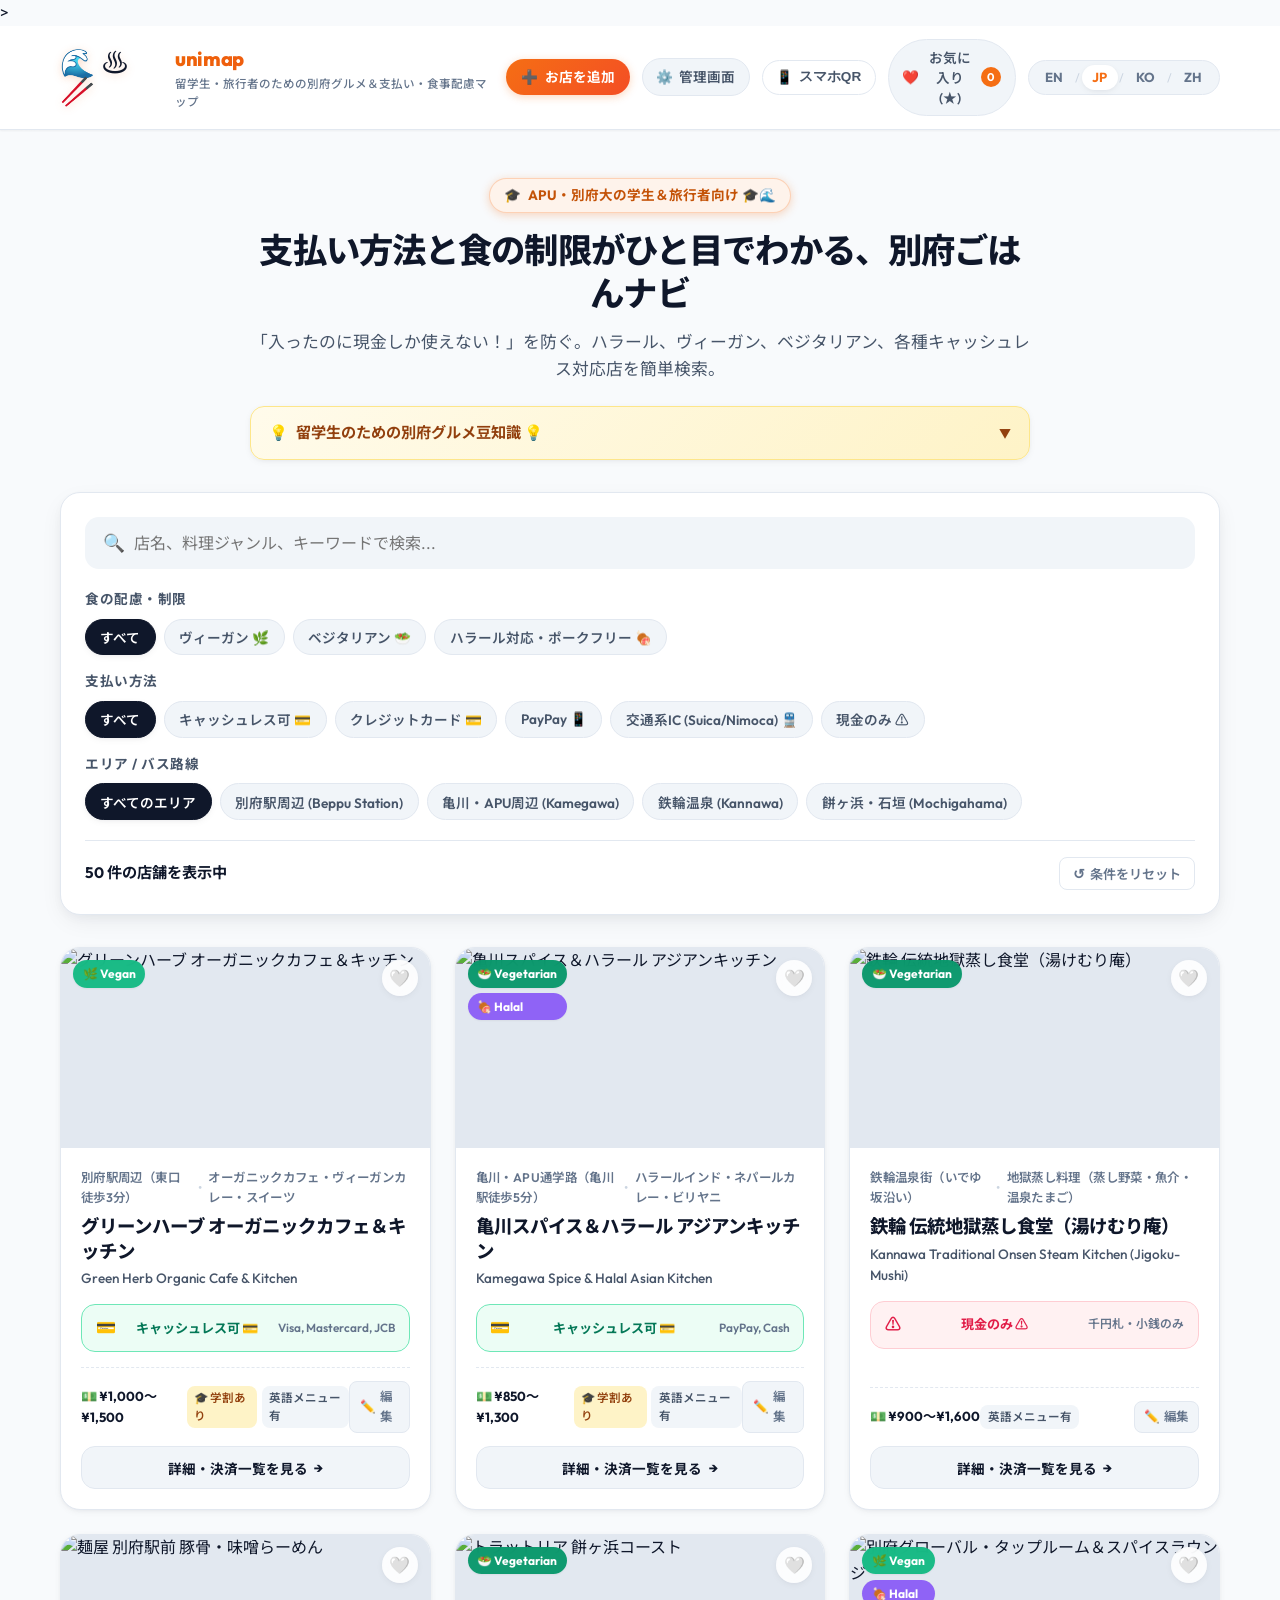
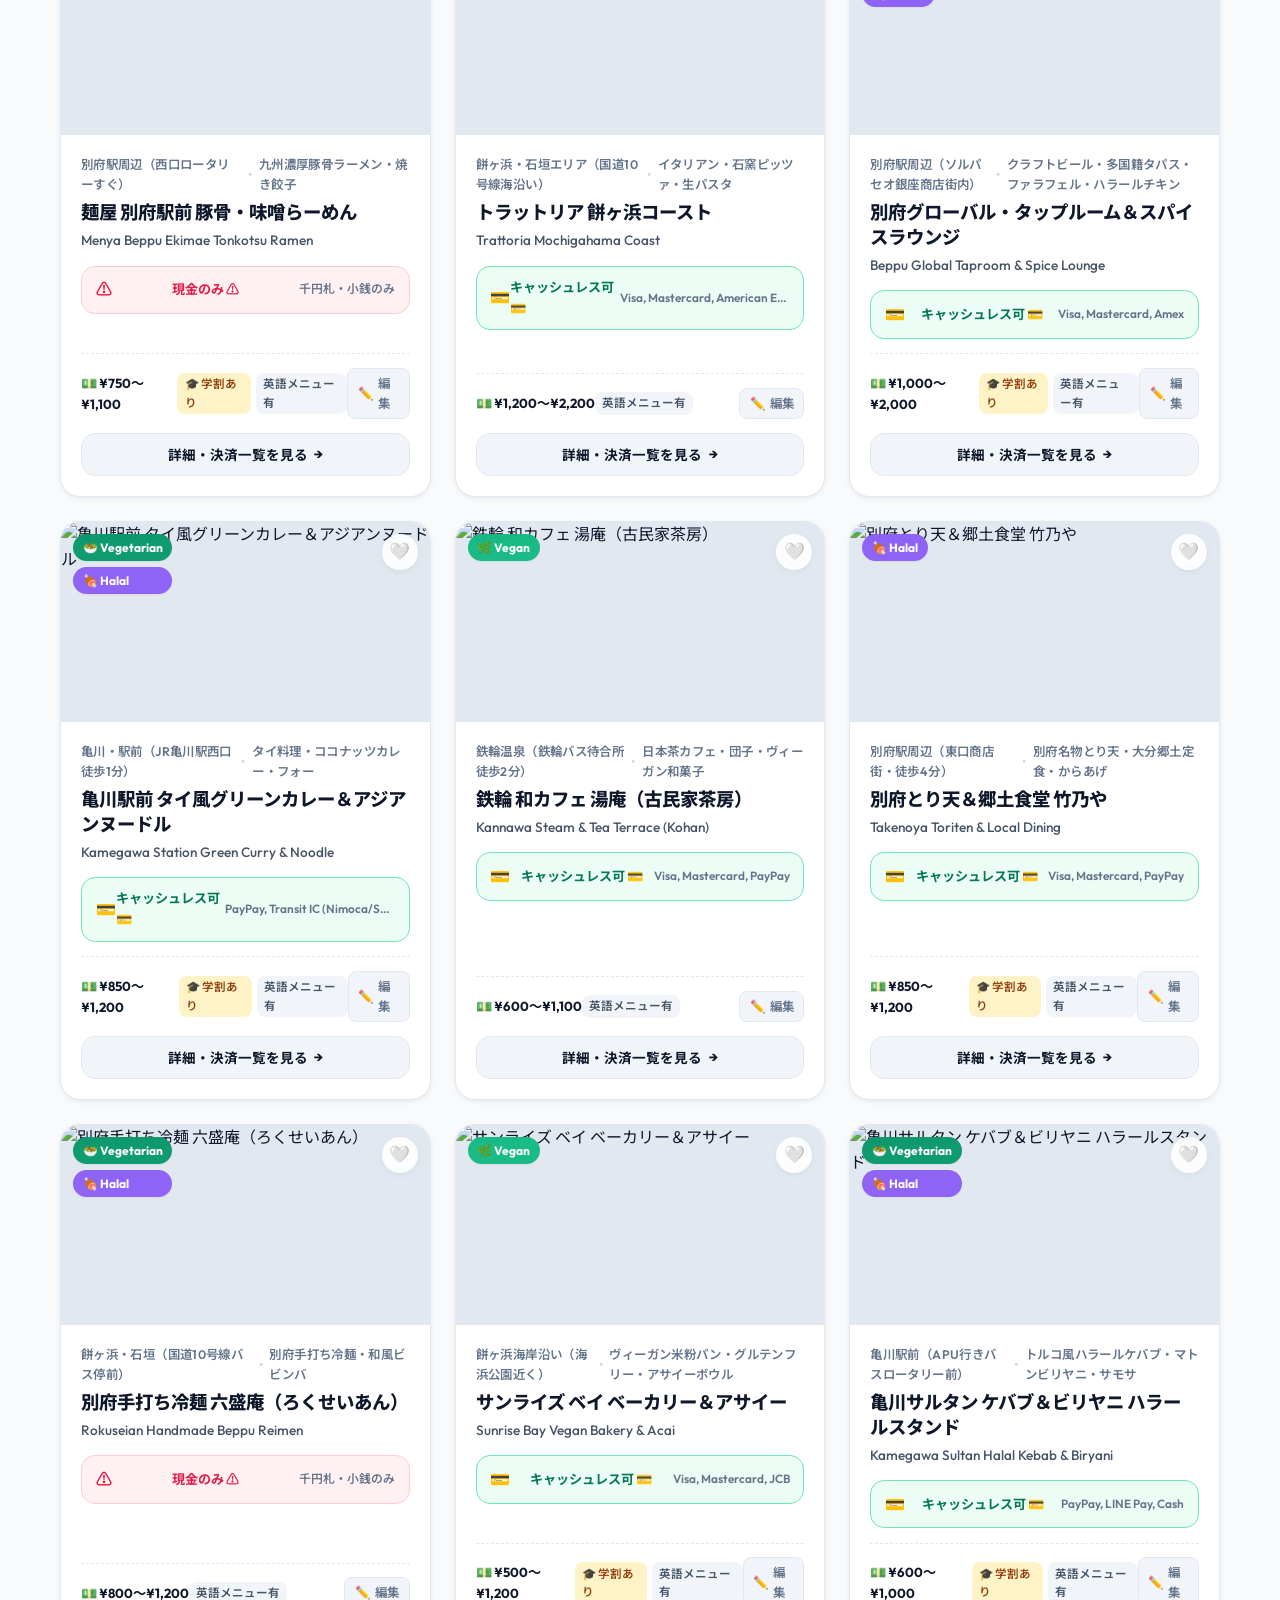
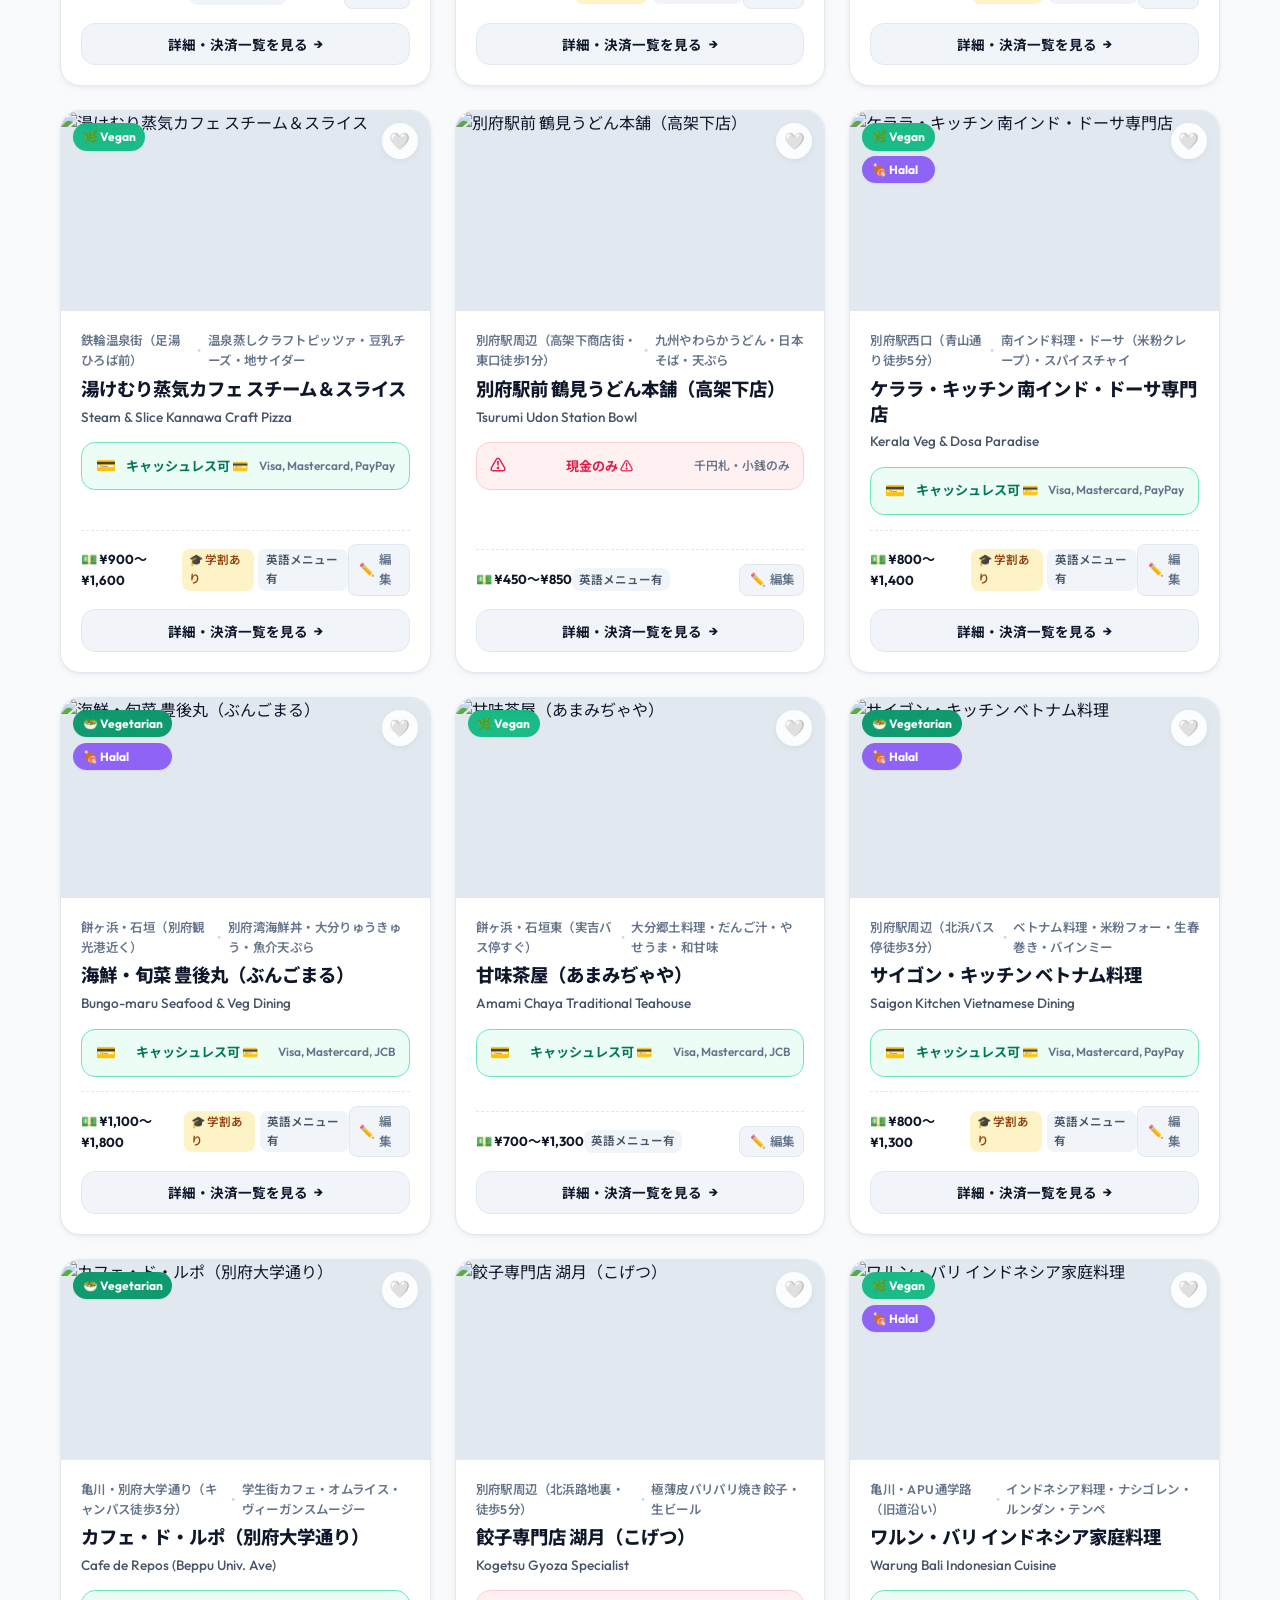
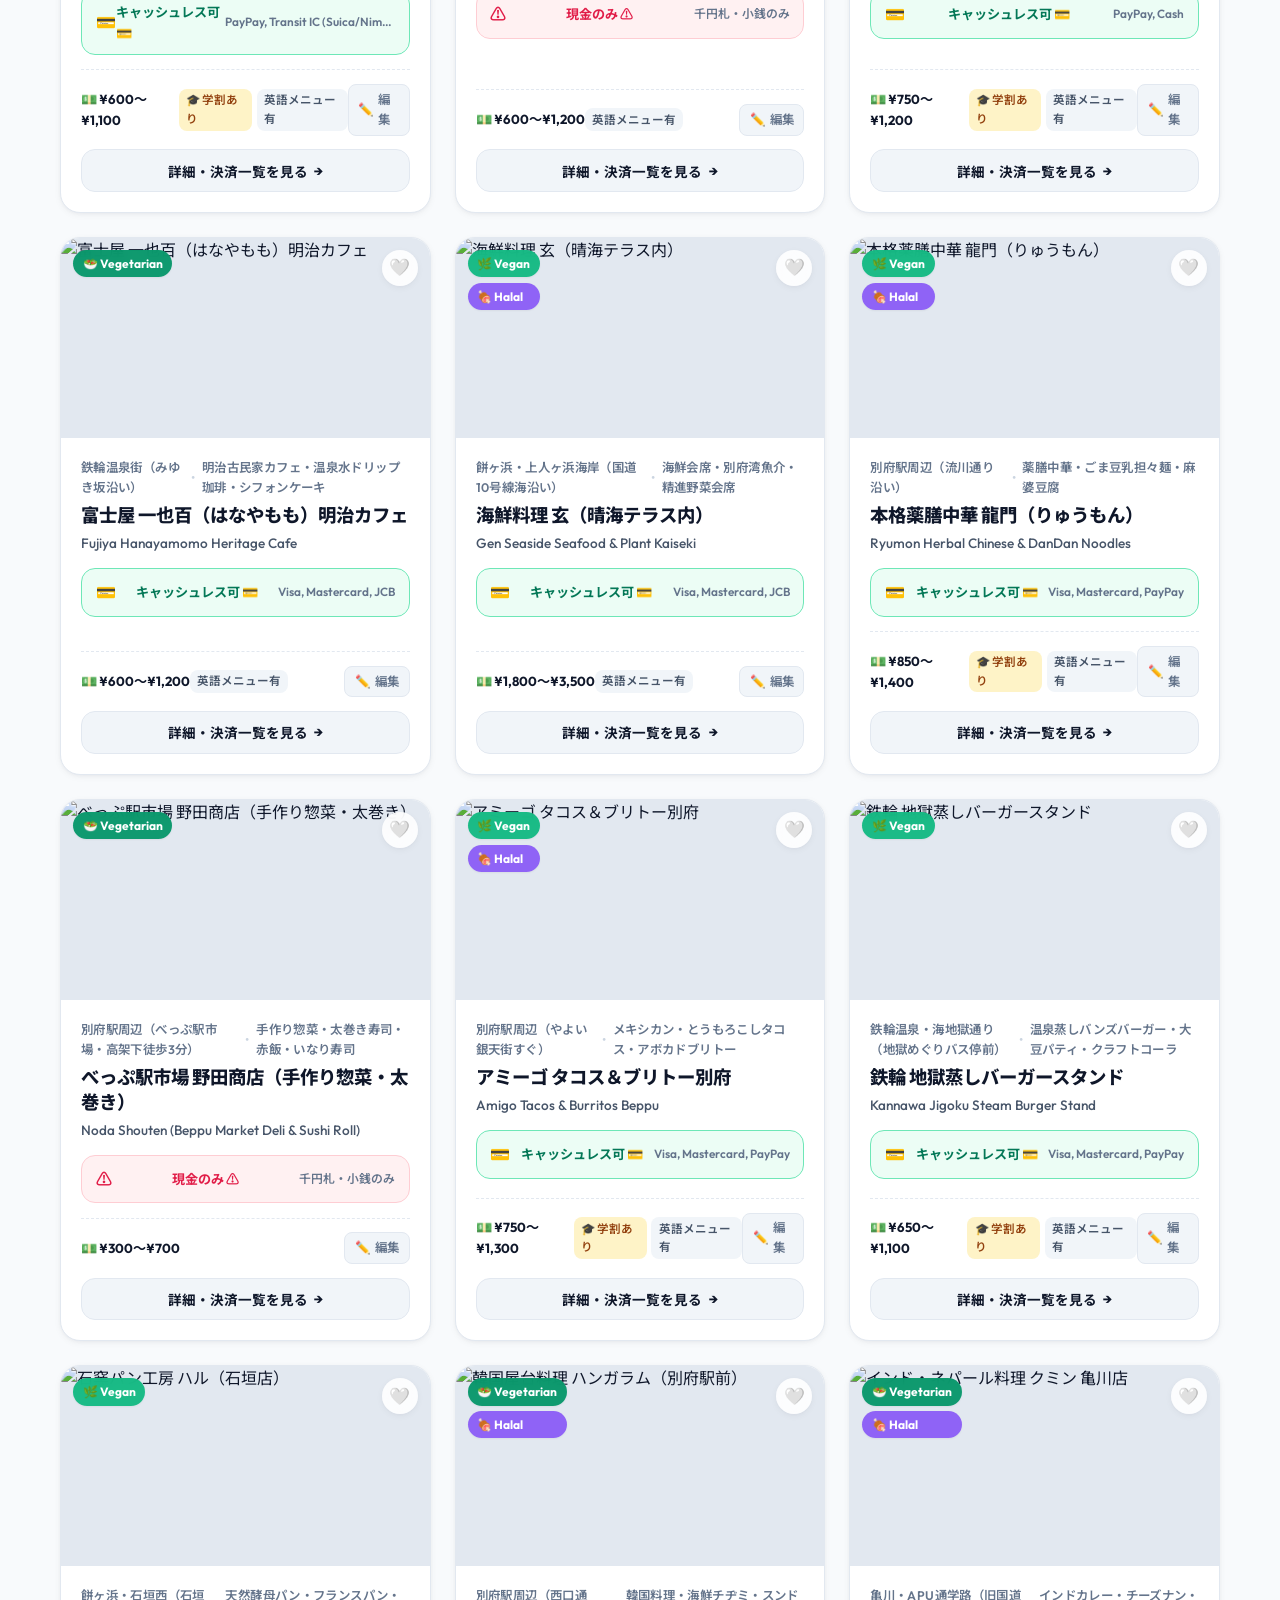
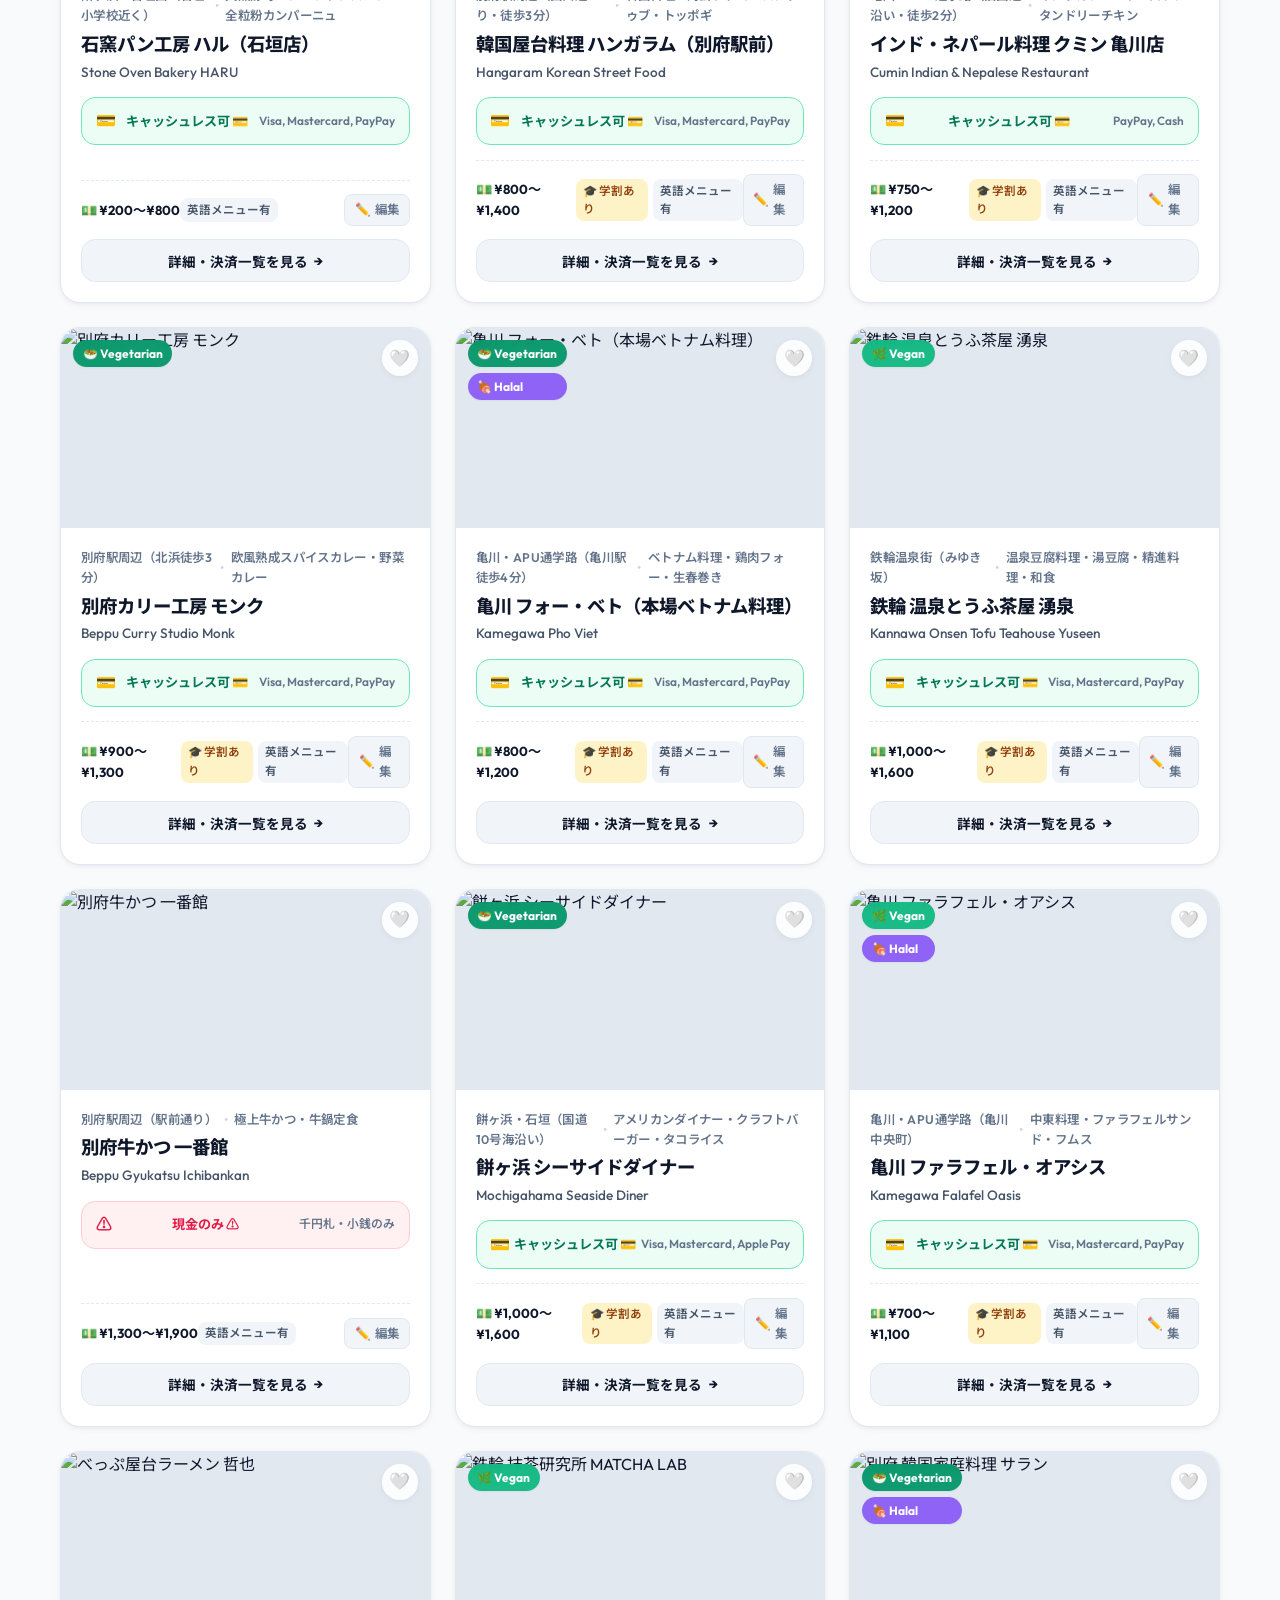
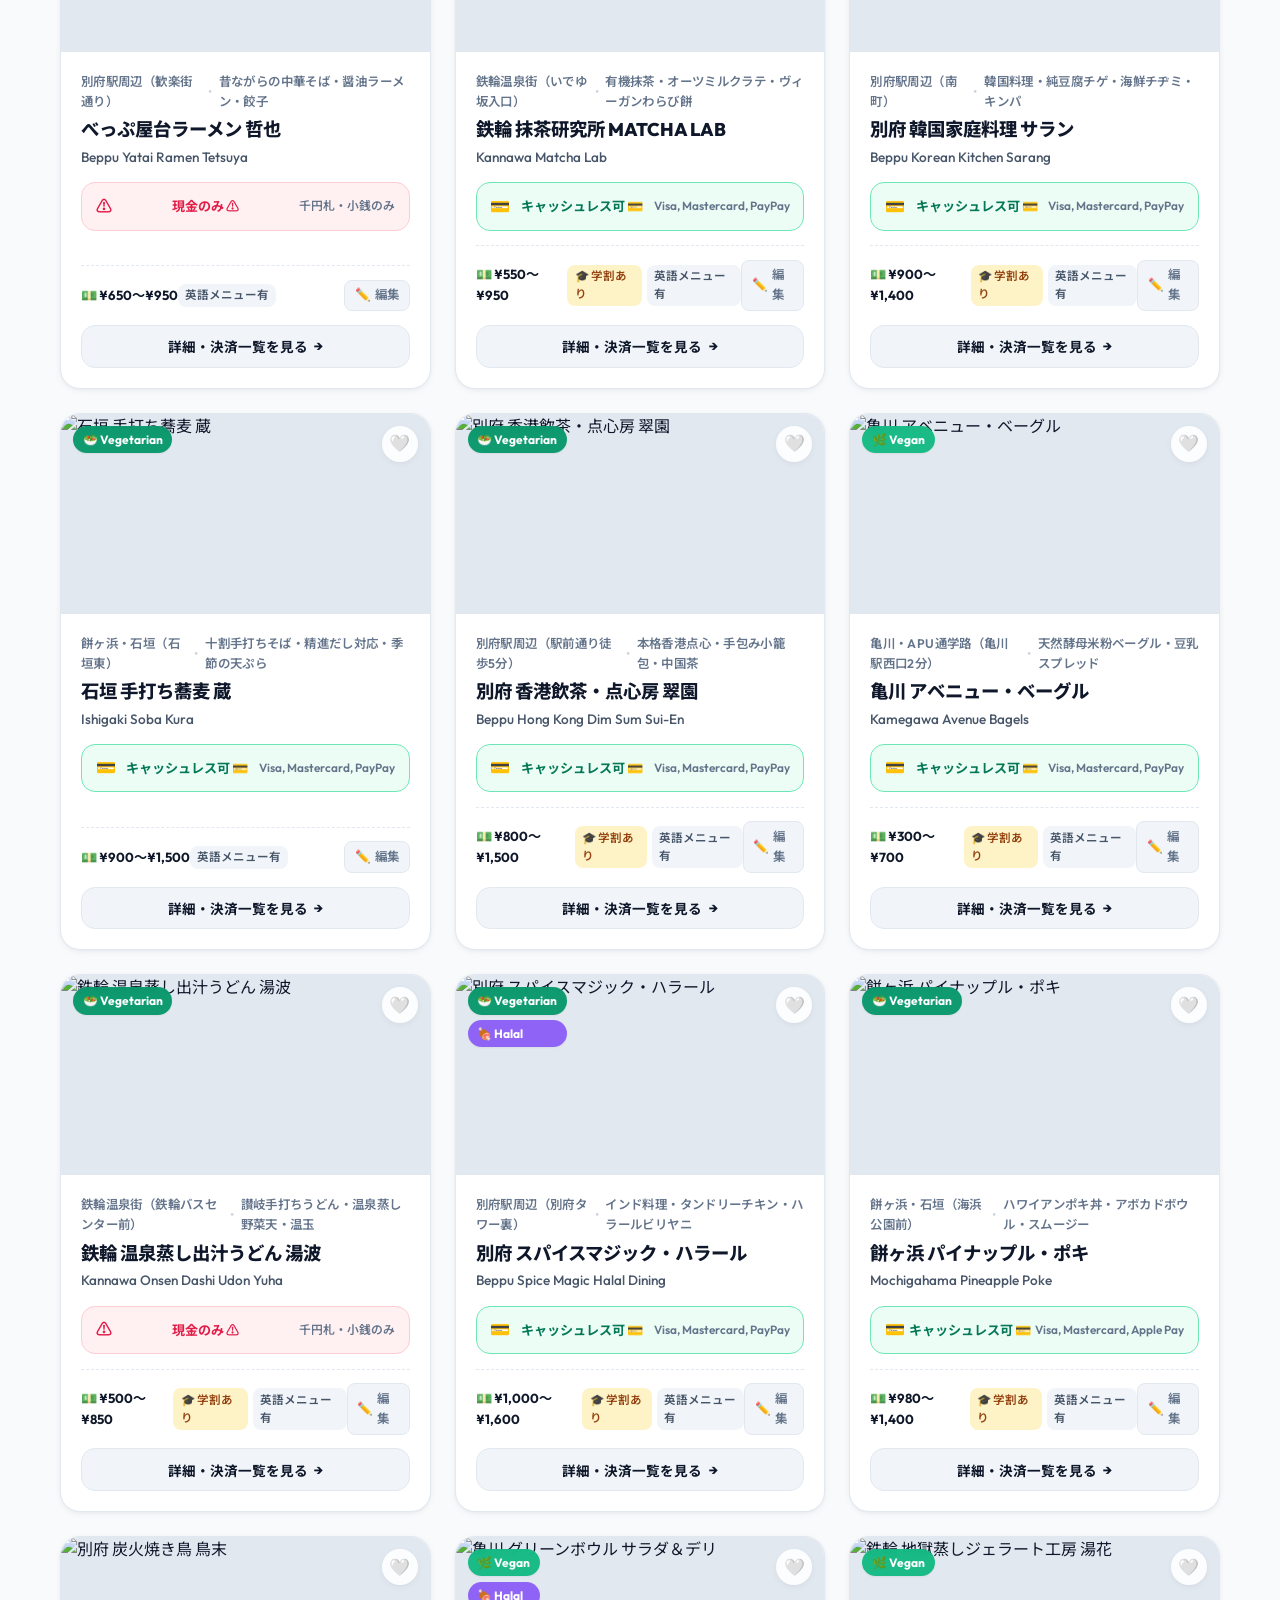
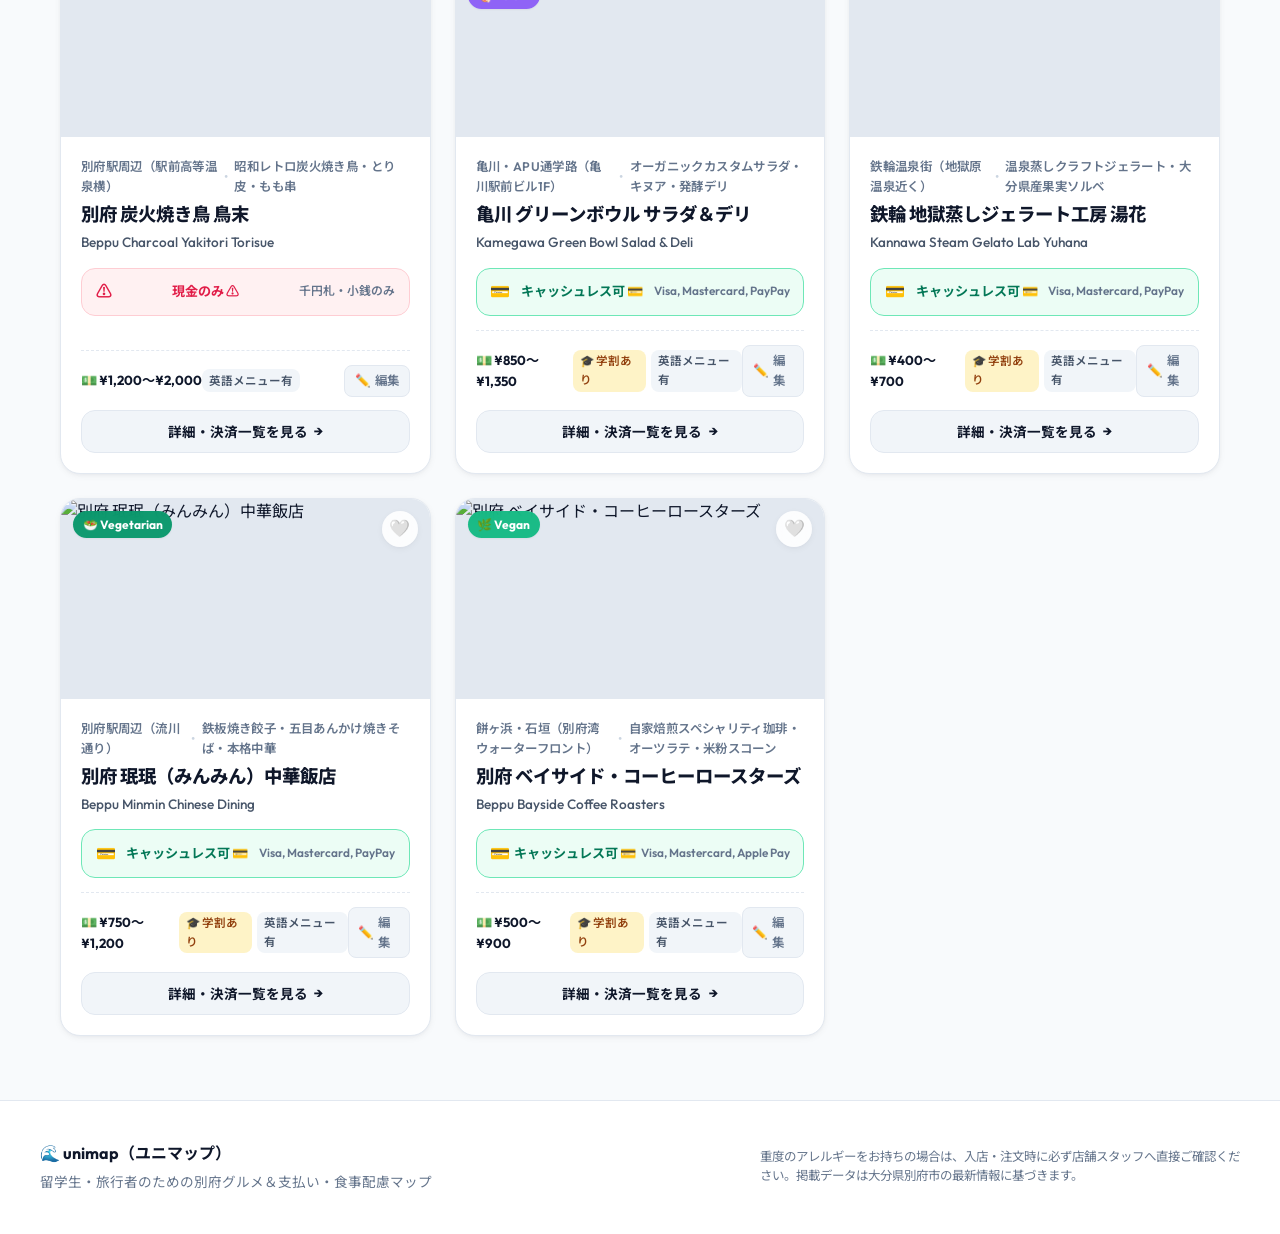
==== commit e0b42167: "テスト変更" ====
--- a/index.html
+++ b/index.html
@@ -1,18 +1,24 @@
 <!DOCTYPE html>
 <html lang="ja">
+
 <head>
   <meta charset="UTF-8">
+  <!--gitassist t-->>
   <meta name="viewport" content="width=device-width, initial-scale=1.0">
   <title>unimap | 留学生・旅行者のための別府グルメ＆支払い・食事配慮マップ</title>
-  <meta name="description" content="大分県別府市（APU・別府大など）のグルメマップ unimap。ハラール、ヴィーガン、ベジタリアン対応店や、現金のみ（Cash Only）かキャッシュレス対応かを事前に確認できます。">
-  
+  <meta name="description"
+    content="大分県別府市（APU・別府大など）のグルメマップ unimap。ハラール、ヴィーガン、ベジタリアン対応店や、現金のみ（Cash Only）かキャッシュレス対応かを事前に確認できます。">
+
   <!-- Google Fonts: Outfit & Noto Sans JP -->
   <link rel="preconnect" href="https://fonts.googleapis.com">
   <link rel="preconnect" href="https://fonts.gstatic.com" crossorigin>
-  <link href="https://fonts.googleapis.com/css2?family=Noto+Sans+JP:wght@400;500;600;700&family=Outfit:wght@400;500;600;700;800&display=swap" rel="stylesheet">
-  
+  <link
+    href="https://fonts.googleapis.com/css2?family=Noto+Sans+JP:wght@400;500;600;700&family=Outfit:wght@400;500;600;700;800&display=swap"
+    rel="stylesheet">
+
   <link rel="stylesheet" href="style.css">
 </head>
+
 <body>
   <!-- Top Navigation Bar -->
   <header class="navbar" id="appNavbar">
@@ -24,7 +30,7 @@
           <span class="brand-tagline" id="navBrandTagline">留学生・旅行者のための別府グルメ＆支払い・食事配慮マップ</span>
         </div>
       </div>
-      
+
       <div class="nav-actions">
         <!-- Add Store / Admin Shortcut -->
         <a href="admin.html" class="nav-admin-btn" id="navAddStoreBtn" title="自分でお店を追加・管理">
@@ -48,10 +54,11 @@
           <span class="saved-label" id="savedCountLabel">お気に入り (★)</span>
           <span class="saved-badge" id="savedCounter">0</span>
         </button>
-        
+
         <!-- Language Switcher Button -->
         <div class="lang-switch-wrapper">
-          <button type="button" class="lang-btn" id="langEnBtn" data-lang="en" aria-label="Switch to English">EN</button>
+          <button type="button" class="lang-btn" id="langEnBtn" data-lang="en"
+            aria-label="Switch to English">EN</button>
           <span class="lang-divider">/</span>
           <button type="button" class="lang-btn active" id="langJaBtn" data-lang="ja" aria-label="日本語に切り替え">JP</button>
           <span class="lang-divider">/</span>
@@ -87,9 +94,11 @@
           </div>
           <div class="tips-body" id="tipsBody">
             <ul class="tips-list">
-              <li id="tipText1"><strong>食券機（券売機）に注意：</strong> 定食屋やラーメン店の券売機は<strong>千円札と小銭の現金のみ対応</strong>の店が多いです。一万円札が使えない場合もあるので現金を持参しましょう。</li>
+              <li id="tipText1"><strong>食券機（券売機）に注意：</strong>
+                定食屋やラーメン店の券売機は<strong>千円札と小銭の現金のみ対応</strong>の店が多いです。一万円札が使えない場合もあるので現金を持参しましょう。</li>
               <li id="tipText2"><strong>nimoca / SUGOCA：</strong> 亀の井バス通学で使う交通系ICカードは、コンビニや一部の飲食店でも電子マネーとして利用可能です。</li>
-              <li id="tipText3"><strong>和食の「出汁（だし）」：</strong> 日本の汁物や煮物には魚（鰹節）のエキスが含まれることが多く、「野菜うどん」でも厳密なベジタリアン・ヴィーガンにはならない場合があります。</li>
+              <li id="tipText3"><strong>和食の「出汁（だし）」：</strong>
+                日本の汁物や煮物には魚（鰹節）のエキスが含まれることが多く、「野菜うどん」でも厳密なベジタリアン・ヴィーガンにはならない場合があります。</li>
             </ul>
           </div>
         </div>
@@ -102,28 +111,27 @@
         <!-- Keyword Search Bar -->
         <div class="search-input-wrapper">
           <span class="search-icon" aria-hidden="true">🔍</span>
-          <input 
-            type="search" 
-            id="searchInput" 
-            class="search-input" 
-            placeholder="店名、料理ジャンル、キーワードで検索..." 
-            aria-label="店舗を検索"
-            autocomplete="off"
-          />
-          <button type="button" id="clearSearchBtn" class="clear-search-btn" aria-label="検索文字をクリア" style="display: none;">✕</button>
+          <input type="search" id="searchInput" class="search-input" placeholder="店名、料理ジャンル、キーワードで検索..."
+            aria-label="店舗を検索" autocomplete="off" />
+          <button type="button" id="clearSearchBtn" class="clear-search-btn" aria-label="検索文字をクリア"
+            style="display: none;">✕</button>
         </div>
 
         <!-- Filter Groups -->
         <div class="filters-container">
-          
+
           <!-- 1. Dietary Group -->
           <div class="filter-group" id="dietaryGroup">
             <span class="filter-label" id="labelDietary">食の配慮・制限:</span>
             <div class="chip-group" role="radiogroup" aria-labelledby="labelDietary">
-              <button type="button" class="filter-chip active" data-filter="dietary" data-value="all" id="chipDietaryAll">すべて</button>
-              <button type="button" class="filter-chip chip-vegan" data-filter="dietary" data-value="vegan" id="chipDietaryVegan">ヴィーガン 🌿</button>
-              <button type="button" class="filter-chip chip-veg" data-filter="dietary" data-value="vegetarian" id="chipDietaryVeg">ベジタリアン 🥗</button>
-              <button type="button" class="filter-chip chip-halal" data-filter="dietary" data-value="halal-friendly" id="chipDietaryHalal">ハラール対応・ポークフリー 🍖</button>
+              <button type="button" class="filter-chip active" data-filter="dietary" data-value="all"
+                id="chipDietaryAll">すべて</button>
+              <button type="button" class="filter-chip chip-vegan" data-filter="dietary" data-value="vegan"
+                id="chipDietaryVegan">ヴィーガン 🌿</button>
+              <button type="button" class="filter-chip chip-veg" data-filter="dietary" data-value="vegetarian"
+                id="chipDietaryVeg">ベジタリアン 🥗</button>
+              <button type="button" class="filter-chip chip-halal" data-filter="dietary" data-value="halal-friendly"
+                id="chipDietaryHalal">ハラール対応・ポークフリー 🍖</button>
             </div>
           </div>
 
@@ -131,12 +139,18 @@
           <div class="filter-group" id="paymentGroup">
             <span class="filter-label" id="labelPayment">支払い方法:</span>
             <div class="chip-group" role="radiogroup" aria-labelledby="labelPayment">
-              <button type="button" class="filter-chip active" data-filter="payment" data-value="all" id="chipPaymentAll">すべて</button>
-              <button type="button" class="filter-chip chip-cashless" data-filter="payment" data-value="cashless" id="chipPaymentCashless">キャッシュレス可 💳</button>
-              <button type="button" class="filter-chip" data-filter="payment" data-value="credit" id="chipPaymentCredit">クレジットカード 💳</button>
-              <button type="button" class="filter-chip" data-filter="payment" data-value="paypay" id="chipPaymentPaypay">PayPay 📱</button>
-              <button type="button" class="filter-chip" data-filter="payment" data-value="ic" id="chipPaymentIc">交通系IC (Suica/Nimoca) 🚆</button>
-              <button type="button" class="filter-chip chip-cashonly" data-filter="payment" data-value="cashonly" id="chipPaymentCashonly">現金のみ ⚠️</button>
+              <button type="button" class="filter-chip active" data-filter="payment" data-value="all"
+                id="chipPaymentAll">すべて</button>
+              <button type="button" class="filter-chip chip-cashless" data-filter="payment" data-value="cashless"
+                id="chipPaymentCashless">キャッシュレス可 💳</button>
+              <button type="button" class="filter-chip" data-filter="payment" data-value="credit"
+                id="chipPaymentCredit">クレジットカード 💳</button>
+              <button type="button" class="filter-chip" data-filter="payment" data-value="paypay"
+                id="chipPaymentPaypay">PayPay 📱</button>
+              <button type="button" class="filter-chip" data-filter="payment" data-value="ic" id="chipPaymentIc">交通系IC
+                (Suica/Nimoca) 🚆</button>
+              <button type="button" class="filter-chip chip-cashonly" data-filter="payment" data-value="cashonly"
+                id="chipPaymentCashonly">現金のみ ⚠️</button>
             </div>
           </div>
 
@@ -144,11 +158,16 @@
           <div class="filter-group" id="areaGroup">
             <span class="filter-label" id="labelArea">エリア / バス路線:</span>
             <div class="chip-group" role="radiogroup" aria-labelledby="labelArea">
-              <button type="button" class="filter-chip active" data-filter="area" data-value="all" id="chipAreaAll">すべてのエリア</button>
-              <button type="button" class="filter-chip" data-filter="area" data-value="beppu-station" id="chipAreaStation">別府駅周辺 (Beppu Station)</button>
-              <button type="button" class="filter-chip" data-filter="area" data-value="kamegawa" id="chipAreaKamegawa">亀川・APU周辺 (Kamegawa)</button>
-              <button type="button" class="filter-chip" data-filter="area" data-value="kannawa" id="chipAreaKannawa">鉄輪温泉 (Kannawa)</button>
-              <button type="button" class="filter-chip" data-filter="area" data-value="mochigahama" id="chipAreaMochigahama">餅ヶ浜・石垣 (Mochigahama)</button>
+              <button type="button" class="filter-chip active" data-filter="area" data-value="all"
+                id="chipAreaAll">すべてのエリア</button>
+              <button type="button" class="filter-chip" data-filter="area" data-value="beppu-station"
+                id="chipAreaStation">別府駅周辺 (Beppu Station)</button>
+              <button type="button" class="filter-chip" data-filter="area" data-value="kamegawa"
+                id="chipAreaKamegawa">亀川・APU周辺 (Kamegawa)</button>
+              <button type="button" class="filter-chip" data-filter="area" data-value="kannawa"
+                id="chipAreaKannawa">鉄輪温泉 (Kannawa)</button>
+              <button type="button" class="filter-chip" data-filter="area" data-value="mochigahama"
+                id="chipAreaMochigahama">餅ヶ浜・石垣 (Mochigahama)</button>
             </div>
           </div>
 
@@ -186,11 +205,12 @@
   </main>
 
   <!-- Detailed Restaurant Modal -->
-  <div class="modal-overlay" id="restaurantModal" aria-hidden="true" role="dialog" aria-modal="true" aria-labelledby="modalRestaurantName">
+  <div class="modal-overlay" id="restaurantModal" aria-hidden="true" role="dialog" aria-modal="true"
+    aria-labelledby="modalRestaurantName">
     <div class="modal-card">
       <!-- Modal Header Close Button -->
       <button type="button" class="modal-close-btn" id="modalCloseBtn" aria-label="閉じる">✕</button>
-      
+
       <!-- Modal Media & Key Info -->
       <div class="modal-hero-image-wrap">
         <img src="" alt="" id="modalImage" class="modal-hero-image" />
@@ -202,11 +222,12 @@
           <div class="modal-genre-tag" id="modalGenreTag"></div>
           <h2 class="modal-title" id="modalRestaurantName">店舗名</h2>
           <div class="modal-subname" id="modalRestaurantSubname">Restaurant Name (English)</div>
-          
+
           <div class="modal-quick-meta">
             <span class="meta-item"><strong id="modalMetaAreaLabel">エリア:</strong> <span id="modalArea"></span></span>
             <span class="meta-divider">•</span>
-            <span class="meta-item"><strong id="modalMetaBudgetLabel">予算目安:</strong> <span id="modalBudget"></span></span>
+            <span class="meta-item"><strong id="modalMetaBudgetLabel">予算目安:</strong> <span
+                id="modalBudget"></span></span>
           </div>
         </div>
 
@@ -267,13 +288,15 @@
 
         <!-- Modal Action Footer -->
         <div class="modal-actions-footer">
-          <a href="#" target="_blank" rel="noopener noreferrer" class="btn btn-primary modal-maps-btn" id="modalMapsLink">
+          <a href="#" target="_blank" rel="noopener noreferrer" class="btn btn-primary modal-maps-btn"
+            id="modalMapsLink">
             <span id="modalMapsBtnLabel">Googleマップで開く 🗺️</span>
           </a>
           <button type="button" class="btn btn-secondary" id="modalShareBtn">
             <span id="modalShareBtnLabel">この店をシェア 🔗</span>
           </button>
-          <a href="#" class="btn btn-secondary modal-edit-btn" id="modalEditBtn" style="display: none;" title="管理画面でこの店舗を編集">
+          <a href="#" class="btn btn-secondary modal-edit-btn" id="modalEditBtn" style="display: none;"
+            title="管理画面でこの店舗を編集">
             <span>✏️</span> <span id="modalEditBtnLabel">管理画面で編集</span>
           </a>
         </div>
@@ -286,8 +309,9 @@
     <div class="qr-modal-card">
       <button type="button" class="qr-modal-close" id="qrModalCloseBtn" aria-label="閉じる">✕</button>
       <h3 id="qrModalTitle" style="font-size: 1.3rem; margin-bottom: 0.3rem;">📱 スマホで unimap を開く</h3>
-      <p style="color: var(--text-muted); font-size: 0.85rem;" id="qrModalSub">スマートフォンのカメラでQRコードを読み取ると、移動中も手軽にお店を検索できます。</p>
-      
+      <p style="color: var(--text-muted); font-size: 0.85rem;" id="qrModalSub">スマートフォンのカメラでQRコードを読み取ると、移動中も手軽にお店を検索できます。
+      </p>
+
       <div class="qr-image-wrap">
         <img id="qrModalImage" src="qrcode_main.png" alt="unimap QR Code" width="220" height="220">
       </div>
@@ -298,8 +322,10 @@
       </div>
 
       <div style="display: flex; gap: 0.5rem; justify-content: center; margin-top: 0.8rem;">
-        <button type="button" class="btn btn-primary" id="btnSwitchQrMain" style="font-size: 0.8rem; padding: 0.4rem 0.8rem;">メイン画面</button>
-        <button type="button" class="btn btn-secondary" id="btnSwitchQrAdmin" style="font-size: 0.8rem; padding: 0.4rem 0.8rem;">管理画面</button>
+        <button type="button" class="btn btn-primary" id="btnSwitchQrMain"
+          style="font-size: 0.8rem; padding: 0.4rem 0.8rem;">メイン画面</button>
+        <button type="button" class="btn btn-secondary" id="btnSwitchQrAdmin"
+          style="font-size: 0.8rem; padding: 0.4rem 0.8rem;">管理画面</button>
       </div>
     </div>
   </div>
@@ -327,4 +353,5 @@
   <script src="store.js?v=2.1"></script>
   <script src="app.js?v=2.1"></script>
 </body>
-</html>
+
+</html>
